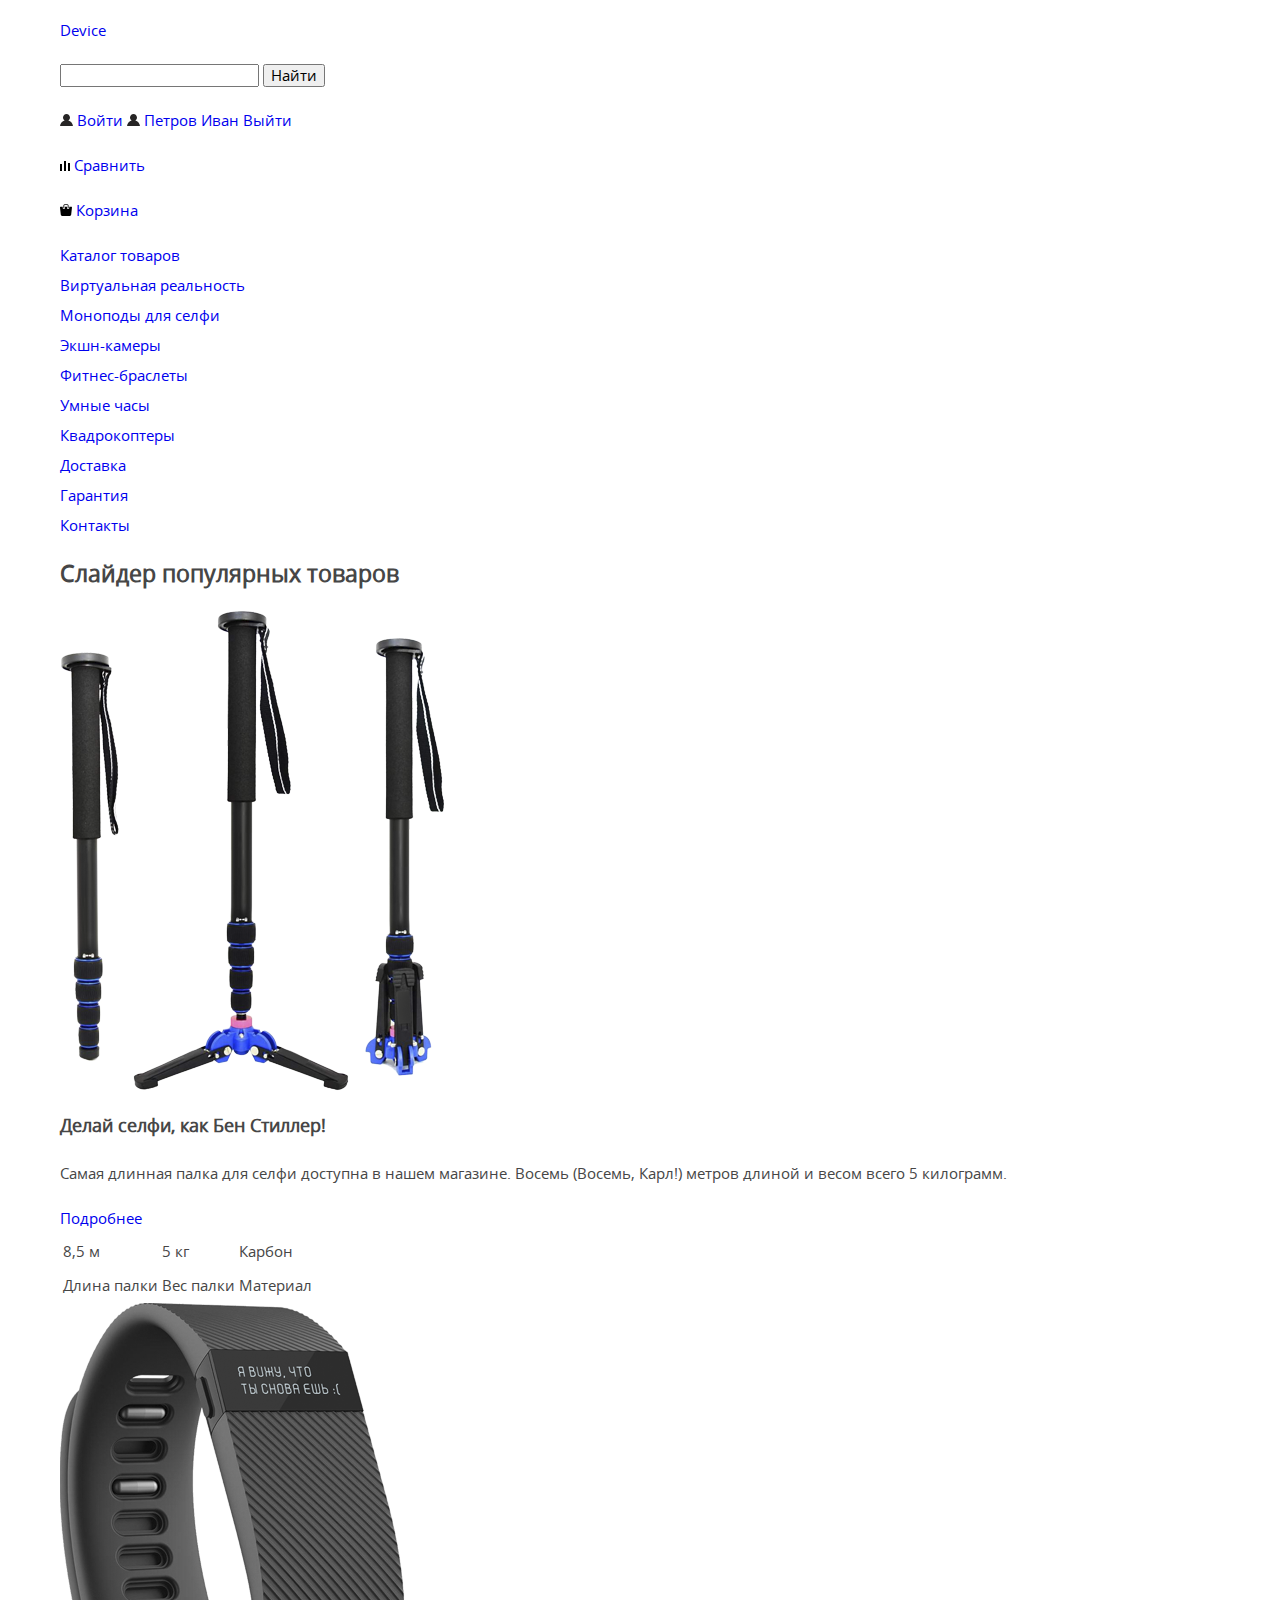
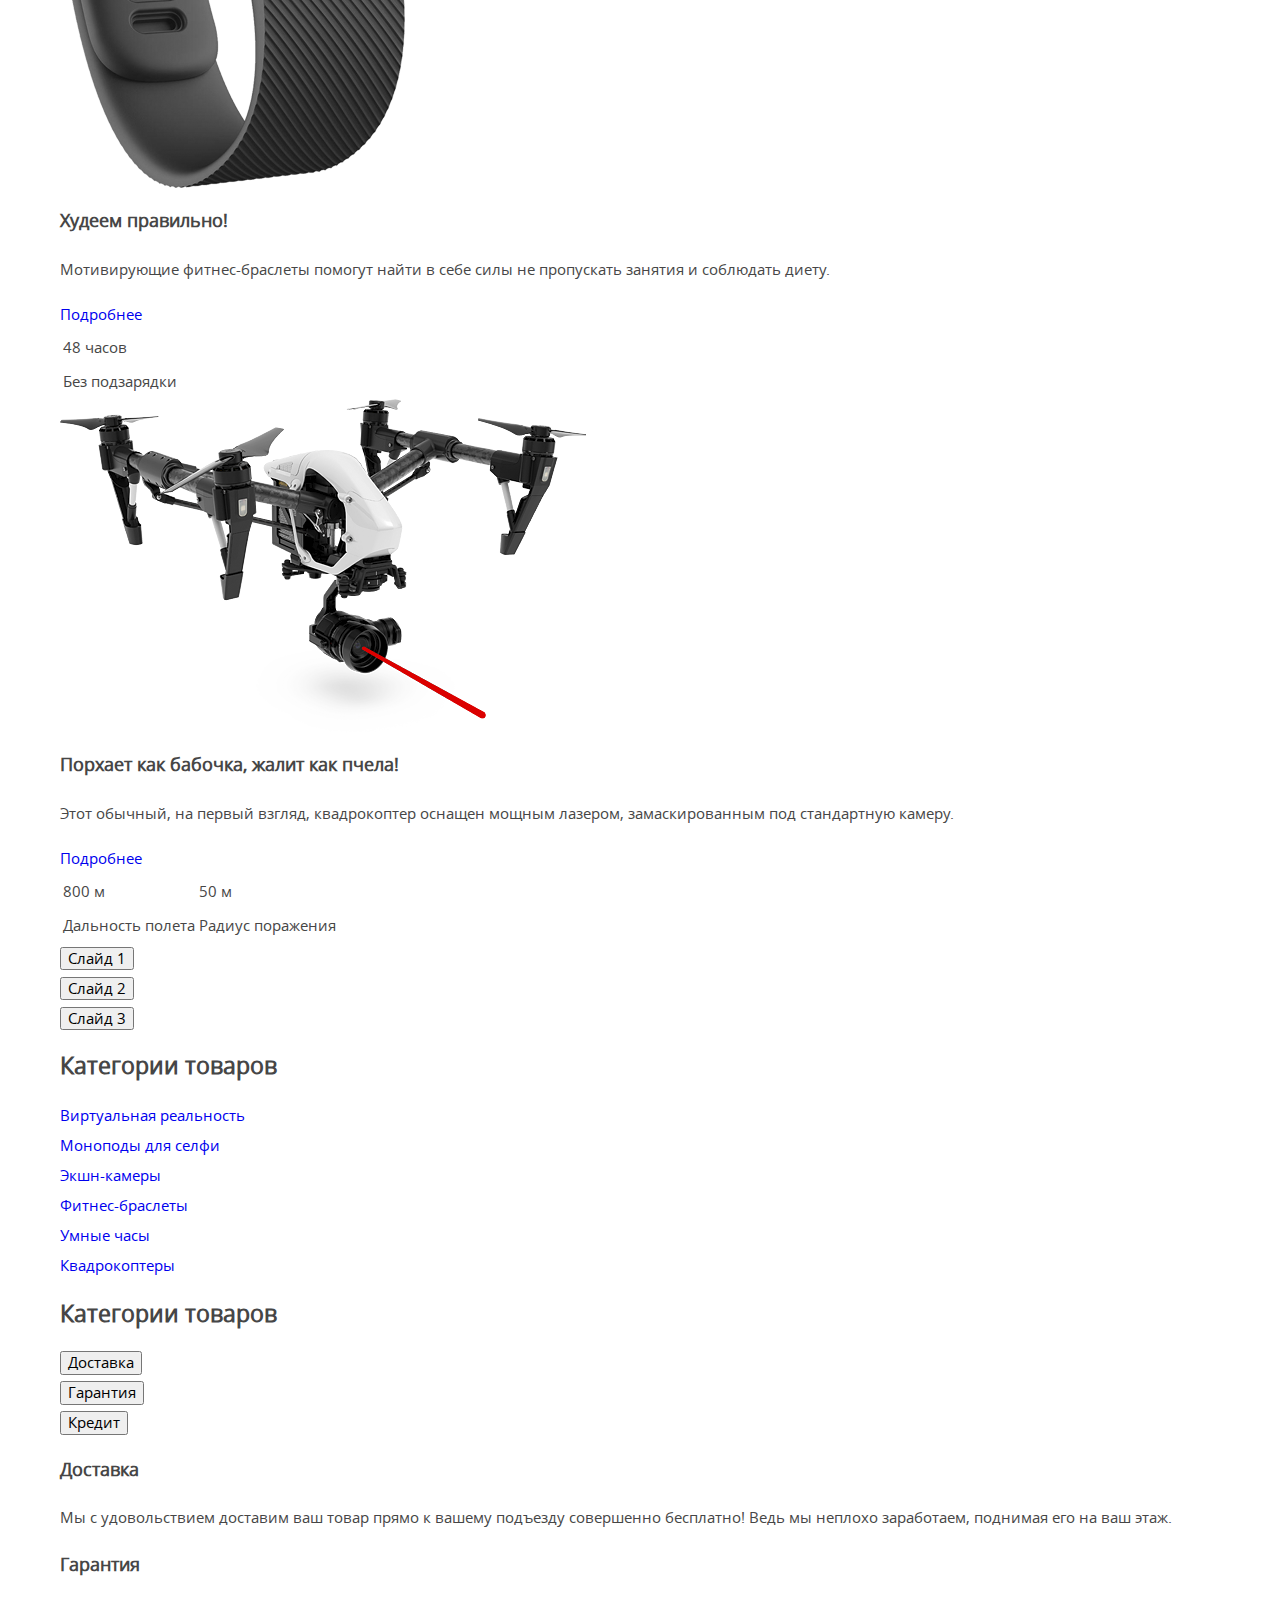
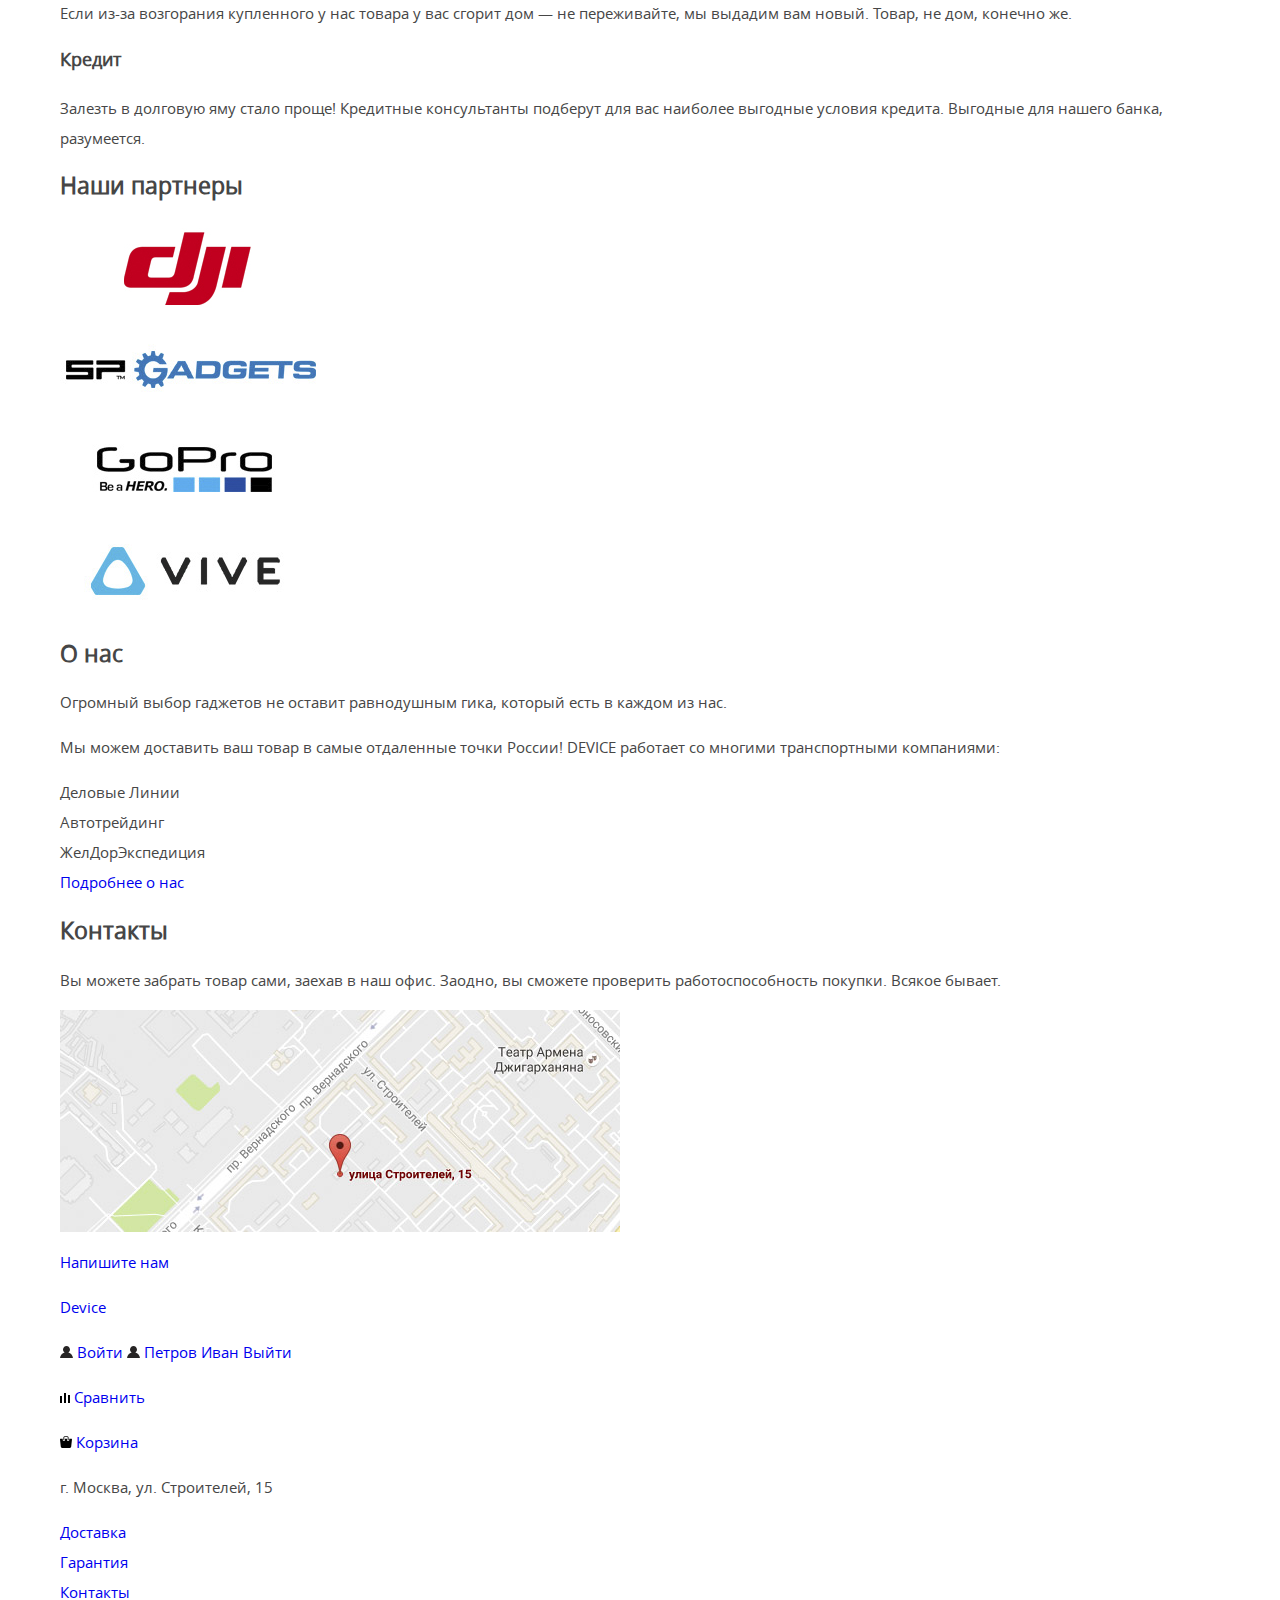
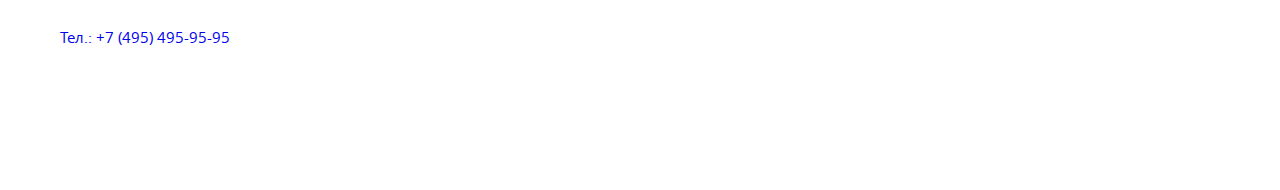
==== index.html @ 4ef3721f "Базовая разметка сайта DEVICE" ====
<!DOCTYPE html>
<html lang="ru">

<head>
  <meta charset="UTF-8">
  <meta name="viewport" content="width=device-width, initial-scale=1.0">
  <meta http-equiv="X-UA-Compatible" content="ie=edge">
  <link rel="stylesheet" href="css/normalize.css">
  <link rel="stylesheet" href="css/style.css">
  <title>Device</title>
</head>

<body>
  <header class="main-header container">
    <div class="main-header__line">
      <div class="main-header__logo logo">
        <a href="/" class="logo__link">
          <p class="logo__text">Device</p>
        </a>
      </div>
    </div>

    <div class="main-header__line">
      <div class="main-header__search">
        <form action="" method="POST" class="search-form">
          <p class="search-form__field">
            <label for="search" class="search-form__field-title visually-hidden">Введите текст для поиска</label>
            <input type="text" id="search" class="search-form__field-input">
            <button type="submit" class="search-form__submit">Найти</button>
          </p>
        </form>
      </div>

      <div class="main-header__user-block user-block">
        <p class="user-block__user user">

          <a href="#" class="user__link user__link--login">
            <svg class="user__link-img" version="1.1" xmlns="http://www.w3.org/2000/svg" xmlns:xlink="http://www.w3.org/1999/xlink" x="0px"
              y="0px" width="13px" height="12px" viewBox="0 0 13 12" enable-background="new 0 0 13 12" xml:space="preserve">
              <path fill="#272525" d="M0.032,12h12.937c-0.163-2.643-2.074-4.837-4.671-5.543C9.306,5.846,9.985,4.75,9.985,3.485
             C9.985,1.561,8.425,0,6.5,0S3.015,1.561,3.015,3.485c0,1.264,0.68,2.361,1.688,2.972C2.106,7.163,0.194,9.357,0.032,12z"
              />
            </svg>
            <span class="user__link-text">
              Войти
            </span>
          </a>
          <a href="#" class="user__link user__link--name">
            <svg class="user__link-img" version="1.1" xmlns="http://www.w3.org/2000/svg" xmlns:xlink="http://www.w3.org/1999/xlink" x="0px"
              y="0px" width="13px" height="12px" viewBox="0 0 13 12" enable-background="new 0 0 13 12" xml:space="preserve">
              <path fill="#272525" d="M0.032,12h12.937c-0.163-2.643-2.074-4.837-4.671-5.543C9.306,5.846,9.985,4.75,9.985,3.485
             C9.985,1.561,8.425,0,6.5,0S3.015,1.561,3.015,3.485c0,1.264,0.68,2.361,1.688,2.972C2.106,7.163,0.194,9.357,0.032,12z"
              />
            </svg>
            <span class="user__link-text">Петров Иван</span>
          </a>
          <a href="#" class="user__link user__link--logout">
            <span class="user__link-text">
              Выйти
            </span>
          </a>
        </p>
        <p class="user-block__compare compare">
          <a href="#" class="compare__link">
            <svg class="compare__link-img" version="1.1" xmlns="http://www.w3.org/2000/svg" xmlns:xlink="http://www.w3.org/1999/xlink"
              x="0px" y="0px" width="10px" height="10px" viewBox="0 0 10 10" enable-background="new 0 0 10 10" xml:space="preserve">
              <rect x="8" y="2" width="1.984" height="8" />
              <rect y="3" width="1.984" height="7" />
              <rect x="4" width="2" height="10" />
            </svg>
            <span class="compare__link-text">Сравнить</span>
          </a>
        </p>
        <p class="user-block__cart cart">
          <a href="#" class="cart__link">
            <svg class="cart__link-img" version="1.1" xmlns="http://www.w3.org/2000/svg" xmlns:xlink="http://www.w3.org/1999/xlink" x="0px"
              y="0px" width="12px" height="12px" viewBox="0 0 12 12" enable-background="new 0 0 12 12" xml:space="preserve">
              <g>
                <path d="M11.864,3.017c-0.082-0.098-0.203-0.154-0.327-0.154H9.225V4.09c0,0.563-0.484,1.022-1.08,1.022
               c-0.594,0-1.078-0.458-1.078-1.022V2.863H4.909V4.09c0,0.563-0.485,1.022-1.08,1.022c-0.595,0-1.078-0.458-1.078-1.022V2.863H0.438
               c-0.125,0-0.243,0.056-0.327,0.154C0.028,3.115-0.012,3.245,0.003,3.375l0.776,7.134c0.015,0.806,0.642,1.455,1.411,1.455h7.595
               c0.77,0,1.396-0.649,1.411-1.455l0.776-7.134C11.987,3.245,11.946,3.115,11.864,3.017z" />
                <path d="M3.829,4.499c0.239,0,0.433-0.184,0.433-0.409V1.84c0-0.632,0.672-1.022,1.295-1.022h1.079
               c0.655,0,1.078,0.401,1.078,1.022v2.25c0,0.225,0.194,0.409,0.431,0.409c0.239,0,0.433-0.184,0.433-0.409V1.84
               C8.577,0.773,7.761,0,6.636,0H5.557C4.367,0,3.398,0.826,3.398,1.84v2.25C3.398,4.315,3.592,4.499,3.829,4.499z"
                />
              </g>
            </svg>
            <span class="cart__link-text">Корзина</span>
          </a>
        </p>
      </div>
    </div>

    <div class="main-header__line">
      <div class="main-header__catalog catalog">
        <a href="#" class="catalog__link">Каталог товаров</a>
        <ul class="catalog__list">
          <li class="catalog__item">
            <ul class="catalog-list">
              <li class="catalog-list__item">
                <a href="#" class="catalog-list__link">Виртуальная реальность</a>
              </li>
              <li class="catalog-list__item">
                <a href="#" class="catalog-list__link">Моноподы для селфи</a>
              </li>
              <li class="catalog-list__item">
                <a href="#" class="catalog-list__link">Экшн-камеры</a>
              </li>
            </ul>
          </li>
          <li class="catalog__item">
            <ul class="catalog-list">
              <li class="catalog-list__item">
                <a href="#" class="catalog-list__link">Фитнес-браслеты</a>
              </li>
              <li class="catalog-list__item">
                <a href="#" class="catalog-list__link">Умные часы</a>
              </li>
            </ul>
          </li>
          <li class="catalog__item">
            <ul class="catalog-list">
              <li class="catalog-list__item">
                <a href="#" class="catalog-list__link">Квадрокоптеры</a>
              </li>
            </ul>
          </li>
        </ul>
      </div>

      <nav class="main-header__nav nav">
        <ul class="nav__list">
          <li class="nav__item">
            <a href="#" class="nav__link">Доставка</a>
          </li>
          <li class="nav__item">
            <a href="#" class="nav__link">Гарантия</a>
          </li>
          <li class="nav__item">
            <a href="#" class="nav__link">Контакты</a>
          </li>
        </ul>
      </nav>
    </div>
  </header>

  <main class="main-content">

    <section class="popular container">
      <h2 class="popular__title section-title">Слайдер популярных товаров</h2>

      <div class="popular__slider popular-slider">
        <ul class="popular-slider__list">
          <li class="popular-slider__item slide">
            <div class="slide__img">
              <img src="img/content/slide-1.png" alt="Самая длинная палка для селфи (8 метров)">
            </div>

            <div class="slide__content">
              <h3 class="slide__title">
                Делай селфи, как Бен Стиллер!
              </h3>
              <p class="slide__descr">
                Самая длинная палка для селфи доступна в нашем магазине. Восемь (Восемь, Карл!) метров длиной и весом всего 5 килограмм.
              </p>
              <a href="#" class="slide__link-more">Подробнее</a>
              <table class="slide__table">
                <tbody>
                  <tr class="slide__table-row">
                    <td class="slide__table-col">8,5 м</td>
                    <td class="slide__table-col">5 кг</td>
                    <td class="slide__table-col">Карбон</td>
                  </tr>
                  <tr class="slide__table-row">
                    <td class="slide__table-col">Длина палки</td>
                    <td class="slide__table-col">Вес палки</td>
                    <td class="slide__table-col">Материал</td>
                  </tr>
                </tbody>
              </table>
            </div>
          </li>

          <li class="popular-slider__item slide">
            <div class="slide__img">
              <img src="img/content/slide-2.png" alt="Фитнес-браслет черного цвета с черным ремешком">
            </div>

            <div class="slide__content">
              <h3 class="slide__title">
                Худеем правильно!
              </h3>
              <p class="slide__descr">
                Мотивирующие фитнес-браслеты помогут найти в себе силы не пропускать занятия и соблюдать диету.
              </p>
              <a href="#" class="slide__link-more">Подробнее</a>
              <table class="slide__table">
                <tbody>
                  <tr class="slide__table-row">
                    <td class="slide__table-col">48 часов</td>
                  </tr>
                  <tr class="slide__table-row">
                    <td class="slide__table-col">Без подзарядки</td>
                  </tr>
                </tbody>
              </table>
            </div>
          </li>

          <li class="popular-slider__item slide">
            <div class="slide__img">
              <img src="img/content/slide-3.png" alt="Квадрокоптер в белом корпусе с лазером">
            </div>

            <div class="slide__content">
              <h3 class="slide__title">
                Порхает как бабочка, жалит как пчела!
              </h3>
              <p class="slide__descr">
                Этот обычный, на первый взгляд, квадрокоптер оснащен мощным лазером, замаскированным под стандартную камеру.
              </p>
              <a href="#" class="slide__link-more">Подробнее</a>
              <table class="slide__table">
                <tbody>
                  <tr class="slide__table-row">
                    <td class="slide__table-col">800 м</td>
                    <td class="slide__table-col">50 м</td>
                  </tr>
                  <tr class="slide__table-row">
                    <td class="slide__table-col">Дальность полета</td>
                    <td class="slide__table-col">Радиус поражения</td>
                  </tr>
                </tbody>
              </table>
            </div>
          </li>
        </ul>

        <ul class="popular-slider__controls">
          <li class="popular-slider__control">
            <button type="button">Слайд 1</button>
          </li>
          <li class="popular-slider__control">
            <button type="button">Слайд 2</button>
          </li>
          <li class="popular-slider__control">
            <button type="button">Слайд 3</button>
          </li>
        </ul>
      </div>

    </section>

    <section class="categories container">
      <h2 class="categories__title">Категории товаров</h2>

      <ul class="categories__list">
        <li class="categories__item caregory">
          <a href="#" class="category__link">Виртуальная реальность</a>
        </li>
        <li class="categories__item caregory">
          <a href="#" class="category__link">Моноподы для селфи</a>
        </li>
        <li class="categories__item caregory">
          <a href="#" class="category__link">Экшн-камеры</a>
        </li>
        <li class="categories__item caregory">
          <a href="#" class="category__link">Фитнес-браслеты</a>
        </li>
        <li class="categories__item caregory">
          <a href="#" class="category__link">Умные часы</a>
        </li>
        <li class="categories__item caregory">
          <a href="#" class="category__link">Квадрокоптеры</a>
        </li>
      </ul>
    </section>

    <section class="services">
      <div class="container">
        <h2 class="services__title">Категории товаров</h2>

        <div class="services__slider services-slider">
          <ul class="services-slider__controls">
            <li class="services-slider__control">
              <button type="button">Доставка</button>
            </li>
            <li class="services-slider__control">
              <button type="button">Гарантия</button>
            </li>
            <li class="services-slider__control">
              <button type="button">Кредит</button>
            </li>
          </ul>

          <ul class="services-slider__list">
            <li class="services-slider__item service">
              <h3 class="service__title">Доставка</h3>
              <p class="service__text">
                Мы с удовольствием доставим ваш товар прямо к вашему подъезду совершенно бесплатно! Ведь мы неплохо заработаем, поднимая
                его на ваш этаж.
              </p>
            </li>
            <li class="services-slider__item service">
              <h3 class="service__title">Гарантия</h3>
              <p class="service__text">
                Если из-за возгорания купленного у нас товара у вас сгорит дом — не переживайте, мы выдадим вам новый. Товар, не дом, конечно
                же.
              </p>
            </li>
            <li class="services-slider__item service">
              <h3 class="service__title">Кредит</h3>
              <p class="service__text">
                Залезть в долговую яму стало проще! Кредитные консультанты подберут для вас наиболее выгодные условия кредита. Выгодные для
                нашего банка, разумеется.
              </p>
            </li>
          </ul>
        </div>

      </div>
    </section>

    <section class="partners container">
      <h2 class="partners__title section-title">Наши партнеры</h2>

      <ul class="parners__list">
        <li class="partners__item">
          <a href="#" class="partners__link">
            <img src="img/content/logo-1.jpg" alt="Партнер 'dgi'" class="partners__img">
          </a>
        </li>
        <li class="partners__item">
          <a href="#" class="partners__link">
            <img src="img/content/logo-2.jpg" alt="Партнер 'SP Gadgets'" class="partners__img">
          </a>
        </li>
        <li class="partners__item">
          <a href="#" class="partners__link">
            <img src="img/content/logo-3.jpg" alt="Партнер 'GoPro'" class="partners__img">
          </a>
        </li>
        <li class="partners__item">
          <a href="#" class="partners__link">
            <img src="img/content/logo-4.jpg" alt="Партнер 'VIVE'" class="partners__img">
          </a>
        </li>
      </ul>
    </section>

    <div class="main-content__block container">
      <section class="about">
        <h2 class="about__title section-title">О нас</h2>

        <p class="about__text">
          Огромный выбор гаджетов не оставит равнодушным гика, который есть в каждом из нас.
        </p>
        <p class="about__text">
          Мы можем доставить ваш товар в самые отдаленные точки России! DEVICE работает со многими транспортными компаниями:
        </p>

        <ul class="about__list">
          <li class="about__item">Деловые Линии</li>
          <li class="about__item">Автотрейдинг</li>
          <li class="about__item">ЖелДорЭкспедиция</li>
        </ul>

        <a href="#" class="about__link-more">Подробнее о нас</a>
      </section>

      <section class="contacts">
        <h2 class="contacts__title section-title">Контакты</h2>

        <p class="contacts__text">
          Вы можете забрать товар сами, заехав в наш офис. Заодно, вы сможете проверить работоспособность покупки. Всякое бывает.
        </p>

        <p class="contacts__map">
          <img src="img/content/map.jpg" alt="г. Москва, ул. Строителей, 15">
        </p>

        <a href="#" class="contacts__link">Напишите нам</a>
      </section>
    </div>
  </main>

  <footer class="main-footer">
    <div class="container">
      <div class="main-footer__line">
        <div class="main-footer__logo logo">
          <a href="/" class="logo__link">
            <p class="logo__text">Device</p>
          </a>
        </div>

        <div class="main-footer__user-block user-block">
          <p class="user-block__user user">
            <a href="#" class="user__link user__link--login">
              <svg class="user__link-img" version="1.1" xmlns="http://www.w3.org/2000/svg" xmlns:xlink="http://www.w3.org/1999/xlink" x="0px"
                y="0px" width="13px" height="12px" viewBox="0 0 13 12" enable-background="new 0 0 13 12" xml:space="preserve">
                <path fill="#272525" d="M0.032,12h12.937c-0.163-2.643-2.074-4.837-4.671-5.543C9.306,5.846,9.985,4.75,9.985,3.485
                     C9.985,1.561,8.425,0,6.5,0S3.015,1.561,3.015,3.485c0,1.264,0.68,2.361,1.688,2.972C2.106,7.163,0.194,9.357,0.032,12z"
                />
              </svg>
              <span class="user__link-text">
                Войти
              </span>
            </a>
            <a href="#" class="user__link user__link--name">
              <svg class="user__link-img" version="1.1" xmlns="http://www.w3.org/2000/svg" xmlns:xlink="http://www.w3.org/1999/xlink" x="0px"
                y="0px" width="13px" height="12px" viewBox="0 0 13 12" enable-background="new 0 0 13 12" xml:space="preserve">
                <path fill="#272525" d="M0.032,12h12.937c-0.163-2.643-2.074-4.837-4.671-5.543C9.306,5.846,9.985,4.75,9.985,3.485
                     C9.985,1.561,8.425,0,6.5,0S3.015,1.561,3.015,3.485c0,1.264,0.68,2.361,1.688,2.972C2.106,7.163,0.194,9.357,0.032,12z"
                />
              </svg>
              <span class="user__link-text">Петров Иван</span>
            </a>
            <a href="#" class="user__link user__link--logout">
              <span class="user__link-text">
                Выйти
              </span>
            </a>
          </p>
          <p class="user-block__compare compare">
            <a href="#" class="compare__link">
              <svg class="compare__link-img" version="1.1" xmlns="http://www.w3.org/2000/svg" xmlns:xlink="http://www.w3.org/1999/xlink"
                x="0px" y="0px" width="10px" height="10px" viewBox="0 0 10 10" enable-background="new 0 0 10 10" xml:space="preserve">
                <rect x="8" y="2" width="1.984" height="8" />
                <rect y="3" width="1.984" height="7" />
                <rect x="4" width="2" height="10" />
              </svg>
              <span class="compare__link-text">Сравнить</span>
            </a>
          </p>
          <p class="user-block__cart cart">
            <a href="#" class="cart__link">
              <svg class="cart__link-img" version="1.1" xmlns="http://www.w3.org/2000/svg" xmlns:xlink="http://www.w3.org/1999/xlink" x="0px"
                y="0px" width="12px" height="12px" viewBox="0 0 12 12" enable-background="new 0 0 12 12" xml:space="preserve">
                <g>
                  <path d="M11.864,3.017c-0.082-0.098-0.203-0.154-0.327-0.154H9.225V4.09c0,0.563-0.484,1.022-1.08,1.022
                       c-0.594,0-1.078-0.458-1.078-1.022V2.863H4.909V4.09c0,0.563-0.485,1.022-1.08,1.022c-0.595,0-1.078-0.458-1.078-1.022V2.863H0.438
                       c-0.125,0-0.243,0.056-0.327,0.154C0.028,3.115-0.012,3.245,0.003,3.375l0.776,7.134c0.015,0.806,0.642,1.455,1.411,1.455h7.595
                       c0.77,0,1.396-0.649,1.411-1.455l0.776-7.134C11.987,3.245,11.946,3.115,11.864,3.017z" />
                  <path d="M3.829,4.499c0.239,0,0.433-0.184,0.433-0.409V1.84c0-0.632,0.672-1.022,1.295-1.022h1.079
                       c0.655,0,1.078,0.401,1.078,1.022v2.25c0,0.225,0.194,0.409,0.431,0.409c0.239,0,0.433-0.184,0.433-0.409V1.84
                       C8.577,0.773,7.761,0,6.636,0H5.557C4.367,0,3.398,0.826,3.398,1.84v2.25C3.398,4.315,3.592,4.499,3.829,4.499z"
                  />
                </g>
              </svg>
              <span class="cart__link-text">Корзина</span>
            </a>
          </p>
        </div>
      </div>

      <div class="main-footer__line">
        <p class="main-footer__address">
          г. Москва, ул. Строителей, 15
        </p>

        <nav class="main-footer__nav nav">
          <ul class="nav__list">
            <li class="nav__item">
              <a href="#" class="nav__link">Доставка</a>
            </li>
            <li class="nav__item">
              <a href="#" class="nav__link">Гарантия</a>
            </li>
            <li class="nav__item">
              <a href="#" class="nav__link">Контакты</a>
            </li>
          </ul>
        </nav>

        <p class="main-footer__phone">
          <a href="tel:+7(495)495-95-95" class="main-footer__link-phone">Тел.: +7 (495) 495-95-95</a>
        </p>
      </div>

      <div class="main-footer__line">
        <div class="main-footer__socials socials">
          <ul class="socials__list">
            <li class="socials__item">
              <a href="#" class="socials__link">
                <span class="socials__link-text visually-hidden">Faceboock</span>
                <svg version="1.1" xmlns="http://www.w3.org/2000/svg" xmlns:xlink="http://www.w3.org/1999/xlink" x="0px" y="0px" width="32px"
                  height="32px" viewBox="0 0 32 32" enable-background="new 0 0 32 32" xml:space="preserve">
                  <path fill="#FFFFFF" d="M16,0C7.164,0,0,7.163,0,16s7.164,16,16,16c8.837,0,16-7.164,16-16S24.837,0,16,0z M20.062,9.455h-3.021v3.444h3.021v3.445h-3.021v8.61h-3.021v-8.61H11v-3.445h3.021V9.455c0-1.902,1.353-3.445,3.021-3.445h3.021V9.455z"
                  />
                </svg>
              </a>
            </li>
            <li class="socials__item">
              <a href="#" class="socials__link">
                <span class="socials__link-text visually-hidden">Instagram</span>
                <svg version="1.1" xmlns="http://www.w3.org/2000/svg" xmlns:xlink="http://www.w3.org/1999/xlink" x="0px" y="0px" width="32px"
                  height="32px" viewBox="0 0 32 32" enable-background="new 0 0 32 32" xml:space="preserve">
                  <g>
                    <path fill="#FFFFFF" d="M20.916,16c0,2.728-2.211,4.938-4.938,4.938S11.039,18.728,11.039,16c0-0.394,0.051-0.773,0.138-1.14h-0.897v6.838h11.396V14.86h-0.897C20.865,15.227,20.916,15.606,20.916,16z"
                    />
                    <path fill="#FFFFFF" d="M15.978,18.659c1.466,0,2.659-1.193,2.659-2.659s-1.193-2.659-2.659-2.659        c-1.466,0-2.659,1.193-2.659,2.659S14.511,18.659,15.978,18.659z"
                    />
                    <rect x="18.637" y="10.302" fill="#FFFFFF" width="3.039" height="3.039" />
                    <path fill="#FFFFFF" d="M16,0C7.164,0,0,7.164,0,16c0,8.837,7.164,16,16,16c8.837,0,16-7.163,16-16C32,7.164,24.837,0,16,0zM23.955,21.698c0,1.254-1.025,2.279-2.279,2.279H10.279C9.026,23.978,8,22.952,8,21.698V10.302c0-1.253,1.026-2.279,2.279-2.279h11.396c1.254,0,2.279,1.026,2.279,2.279V21.698z"
                    />
                  </g>
                </svg>
              </a>
            </li>
            <li class="socials__item">
              <a href="#" class="socials__link">
                <span class="socials__link-text visually-hidden">Twitter</span>
                <svg version="1.1" xmlns="http://www.w3.org/2000/svg" xmlns:xlink="http://www.w3.org/1999/xlink" x="0px" y="0px" width="32px"
                  height="32px" viewBox="0 0 32 32" enable-background="new 0 0 32 32" xml:space="preserve">
                  <g>
                  </g>
                  <g>
                    <path fill="#FFFFFF" d="M16,0C7.164,0,0,7.164,0,16c0,8.837,7.164,16,16,16c8.837,0,16-7.163,16-16C32,7.164,24.837,0,16,0zM23.944,12.809c-0.251,6.516-3.463,10.832-10.992,10.702c-0.14,0-0.205,0-0.233,0c-0.015,0-0.021,0-0.021,0c-0.029,0-0.094,0-0.232,0c-0.447,0-4.543-0.443-5.344-1.823c2.479,0.19,4.247-0.406,5.12-1.136c-1.048-0.289-2.923-0.461-3.251-2.848c0.384,0.104,0.618,0.221,1.299,0.113c-1.307-0.824-2.758-1.519-2.679-3.643c0.311,0.317,1.164,0.518,1.46,0.457c-0.768-0.233-2.149-3.244-0.974-4.781c1.984,1.79,4.075,3.482,7.804,3.643c0.227-2.214,1.24-3.699,3.168-4.325c1.84-0.479,3.255,0.26,3.901,1.138c0.737-0.224,1.453-0.466,2.193-0.685c-0.004,0.833-0.569,1.463-0.935,1.709c0.747,0.165,1.423-0.475,1.423-0.475C25.467,11.818,24.557,12.58,23.944,12.809z"
                    />
                  </g>
                </svg>
              </a>
            </li>
          </ul>
        </div>
      </div>
    </div>
  </footer>
</body>

</html>
---- css/style.css ----
@font-face {
  font-family: 'Gilroy';
  src: url('../fonts/gilroyextrabold-webfont.woff2') format('woff2'),
       url('../fonts/gilroyextrabold-webfont.woff') format('woff');
  font-weight: 800;
  font-style: normal;
}

@font-face {
  font-family: 'Gilroy';
  src: url('../fonts/gilroylight-webfont.woff2') format('woff2'),
       url('../fonts/gilroylight-webfont.woff') format('woff');
  font-weight: 300;
  font-style: normal;
}

@font-face {
  font-family: 'Open Sans';
  src: url('../fonts/opensans-light-webfont.woff2') format('woff2'),
       url('../fonts/opensans-light-webfont.woff') format('woff');
  font-weight: 300;
  font-style: normal;
}

@font-face {
  font-family: 'Open Sans';
  src: url('../fonts/opensans-regular-webfont.woff2') format('woff2'),
       url('../fonts/opensans-regular-webfont.woff') format('woff');
  font-weight: 400;
  font-style: normal;
}

*, *::before, *::after {
  -webkit-box-sizing: inherit;
          box-sizing: inherit;
}

html {
  -webkit-box-sizing: border-box;
          box-sizing: border-box;
}

body {
  margin: 0;
  padding: 0;

  font-family: "Open Sans", Arial, sans-serif;
  font-size: 15px;
  line-height: 30px;
  font-weight: 400;
  color: #464646;
  background: #ffffff;
}   

main {
  display: block; /*Для IE*/
}

img {
  display: block;
  max-width: 100%;
  height: auto;
}

a {
  text-decoration: none;
}

ul {
  margin: 0;
  padding: 0;
  list-style: none;
}

.container {
  width: 1200px;
  margin: 0 auto;
  padding: 0 20px;
}

.visually-hidden:not(:focus):not(:active),
input[type="checkbox"].visually-hidden,
input[type="radio"].visually-hidden {
  position: absolute;
  width: 1px;
  height: 1px;
  margin: -1px;
  bottom: 0;
  padding: 0;
  white-space: nowrap;
  -webkit-clip-path: inset(100%);
          clip-path: inset(100%);
  clip: rect(0 0 0 0);
  overflow: hidden;  
}
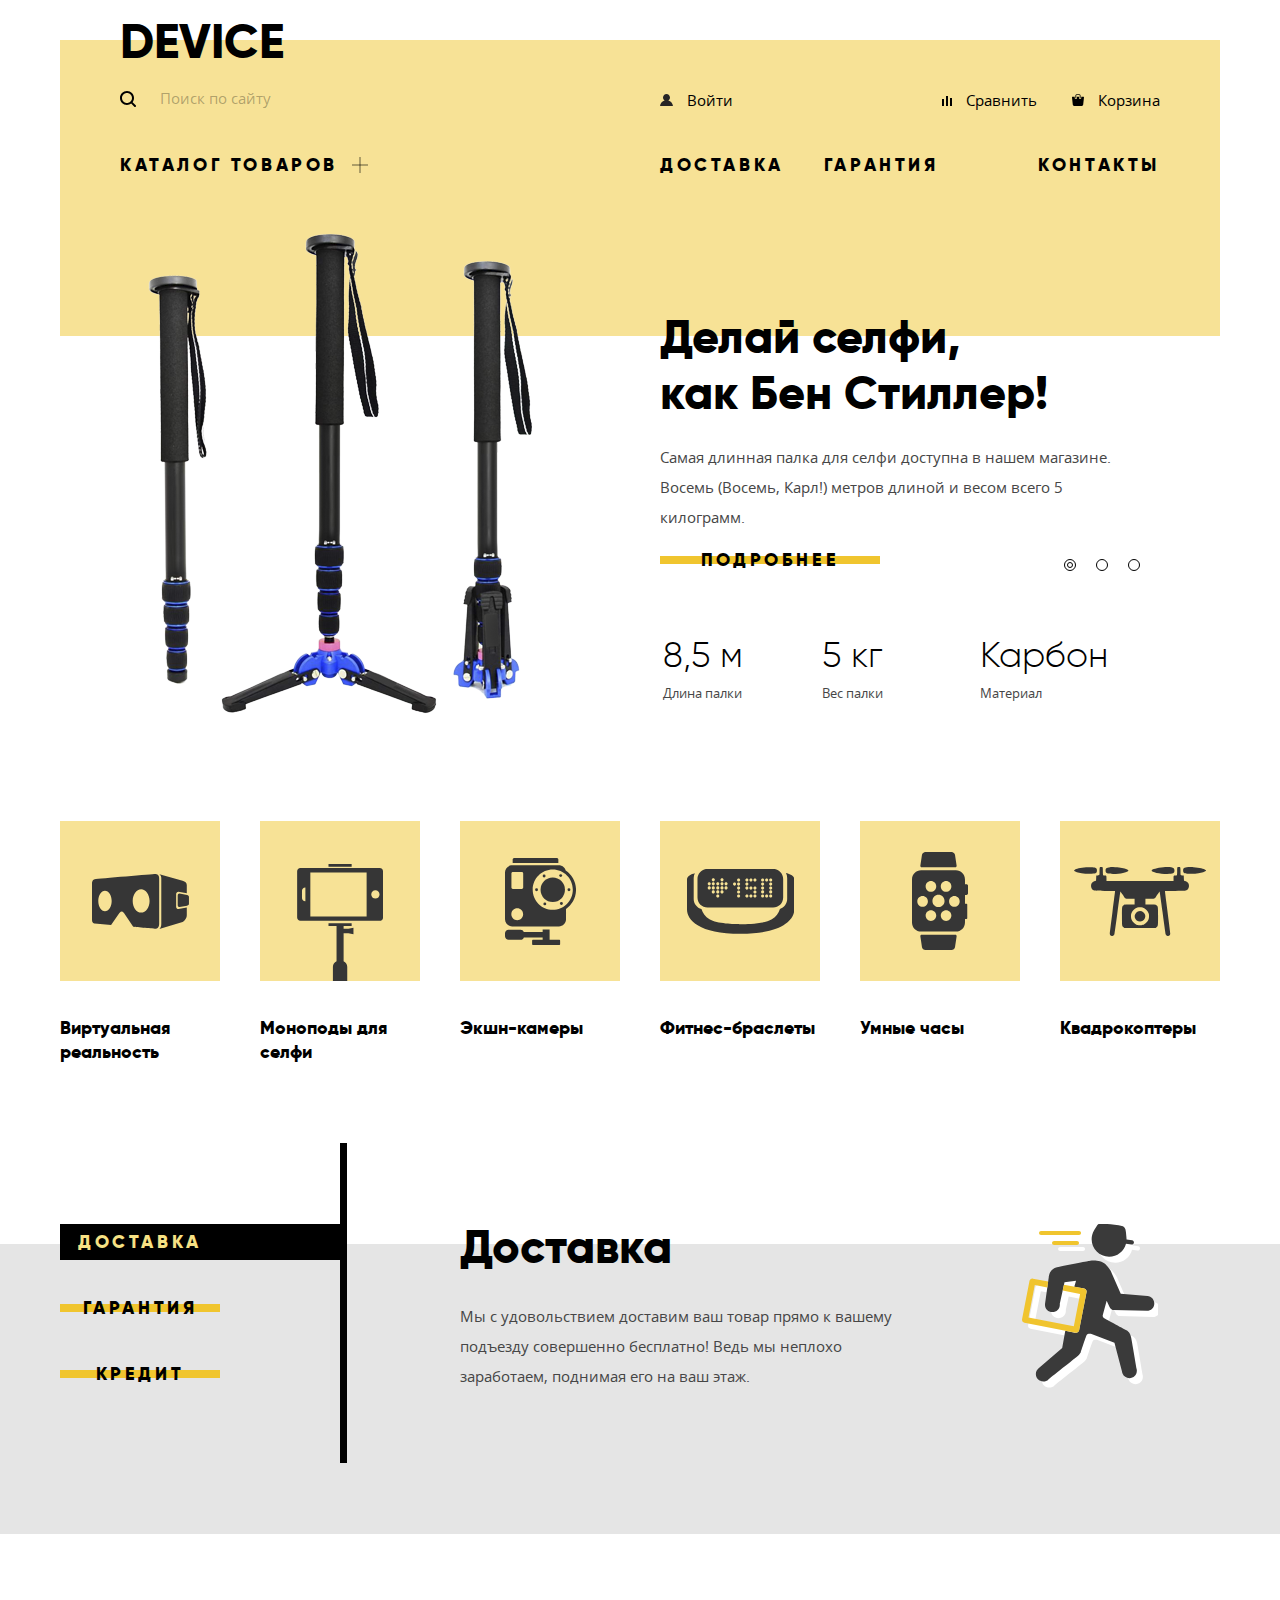
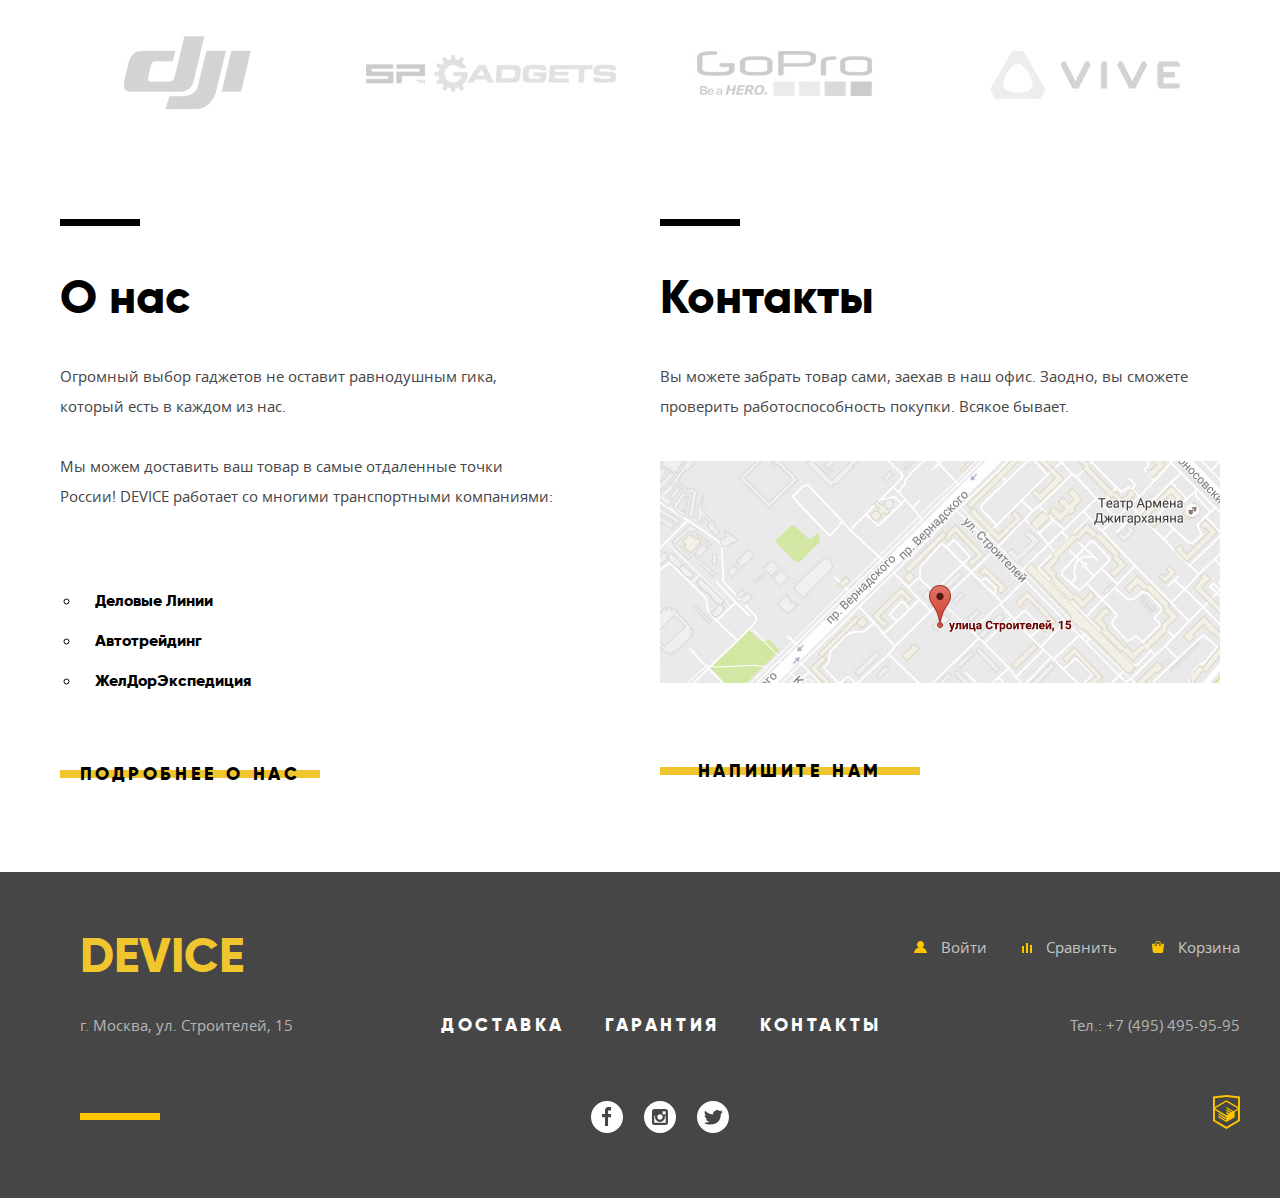
==== commit ba66e453: "Сверстана главная страница" ====
--- a/index.html
+++ b/index.html
@@ -11,305 +11,312 @@
 </head>
 
 <body>
-  <header class="main-header container">
-    <div class="main-header__line">
-      <div class="main-header__logo logo">
-        <a href="/" class="logo__link">
-          <p class="logo__text">Device</p>
-        </a>
-      </div>
-    </div>
-
-    <div class="main-header__line">
-      <div class="main-header__search">
-        <form action="" method="POST" class="search-form">
-          <p class="search-form__field">
-            <label for="search" class="search-form__field-title visually-hidden">Введите текст для поиска</label>
-            <input type="text" id="search" class="search-form__field-input">
-            <button type="submit" class="search-form__submit">Найти</button>
+  <div class="container">
+    <header class="main-header">
+      <div class="main-header__line main-header__line--brand">
+        <div class="main-header__logo logo">
+          <a href="/" class="logo__link">
+            <p class="logo__text">Device</p>
+          </a>
+        </div>
+      </div>
+
+      <div class="main-header__line main-header__line--user">
+        <div class="main-header__search">
+          <form action="" method="POST" class="search-form">
+            <p class="search-form__field">
+              <label for="search" class="search-form__field-title visually-hidden">Введите текст для поиска</label>
+              <input type="text" id="search" class="search-form__field-input" placeholder="Поиск по сайту">
+              <button type="submit" class="search-form__submit">Найти</button>
+            </p>
+          </form>
+        </div>
+
+        <div class="main-header__user-block user-block">
+          <p class="user-block__item user">
+
+            <a href="#" class="user-block__link user__link user__link--login">
+              <svg class="user-block__link-img user__link-img" version="1.1" xmlns="http://www.w3.org/2000/svg" xmlns:xlink="http://www.w3.org/1999/xlink"
+                x="0px" y="0px" width="13px" height="12px" viewBox="0 0 13 12" enable-background="new 0 0 13 12" xml:space="preserve">
+                <path fill="#272525" d="M0.032,12h12.937c-0.163-2.643-2.074-4.837-4.671-5.543C9.306,5.846,9.985,4.75,9.985,3.485
+             C9.985,1.561,8.425,0,6.5,0S3.015,1.561,3.015,3.485c0,1.264,0.68,2.361,1.688,2.972C2.106,7.163,0.194,9.357,0.032,12z"
+                />
+              </svg>
+              <span class="user__link-text">
+                Войти
+              </span>
+            </a>
+            <a href="#" class="user-block__link user__link user__link--name">
+              <svg class="user-block__link-img user__link-img" version="1.1" xmlns="http://www.w3.org/2000/svg" xmlns:xlink="http://www.w3.org/1999/xlink"
+                x="0px" y="0px" width="13px" height="12px" viewBox="0 0 13 12" enable-background="new 0 0 13 12" xml:space="preserve">
+                <path fill="#272525" d="M0.032,12h12.937c-0.163-2.643-2.074-4.837-4.671-5.543C9.306,5.846,9.985,4.75,9.985,3.485
+             C9.985,1.561,8.425,0,6.5,0S3.015,1.561,3.015,3.485c0,1.264,0.68,2.361,1.688,2.972C2.106,7.163,0.194,9.357,0.032,12z"
+                />
+              </svg>
+              <span class="user__link-text">Петров Иван</span>
+            </a>
+            <a href="#" class="user__link user__link--logout">
+              <span class="user__link-text">
+                Выйти
+              </span>
+            </a>
           </p>
-        </form>
-      </div>
-
-      <div class="main-header__user-block user-block">
-        <p class="user-block__user user">
-
-          <a href="#" class="user__link user__link--login">
-            <svg class="user__link-img" version="1.1" xmlns="http://www.w3.org/2000/svg" xmlns:xlink="http://www.w3.org/1999/xlink" x="0px"
-              y="0px" width="13px" height="12px" viewBox="0 0 13 12" enable-background="new 0 0 13 12" xml:space="preserve">
-              <path fill="#272525" d="M0.032,12h12.937c-0.163-2.643-2.074-4.837-4.671-5.543C9.306,5.846,9.985,4.75,9.985,3.485
-             C9.985,1.561,8.425,0,6.5,0S3.015,1.561,3.015,3.485c0,1.264,0.68,2.361,1.688,2.972C2.106,7.163,0.194,9.357,0.032,12z"
-              />
-            </svg>
-            <span class="user__link-text">
-              Войти
-            </span>
-          </a>
-          <a href="#" class="user__link user__link--name">
-            <svg class="user__link-img" version="1.1" xmlns="http://www.w3.org/2000/svg" xmlns:xlink="http://www.w3.org/1999/xlink" x="0px"
-              y="0px" width="13px" height="12px" viewBox="0 0 13 12" enable-background="new 0 0 13 12" xml:space="preserve">
-              <path fill="#272525" d="M0.032,12h12.937c-0.163-2.643-2.074-4.837-4.671-5.543C9.306,5.846,9.985,4.75,9.985,3.485
-             C9.985,1.561,8.425,0,6.5,0S3.015,1.561,3.015,3.485c0,1.264,0.68,2.361,1.688,2.972C2.106,7.163,0.194,9.357,0.032,12z"
-              />
-            </svg>
-            <span class="user__link-text">Петров Иван</span>
-          </a>
-          <a href="#" class="user__link user__link--logout">
-            <span class="user__link-text">
-              Выйти
-            </span>
-          </a>
-        </p>
-        <p class="user-block__compare compare">
-          <a href="#" class="compare__link">
-            <svg class="compare__link-img" version="1.1" xmlns="http://www.w3.org/2000/svg" xmlns:xlink="http://www.w3.org/1999/xlink"
-              x="0px" y="0px" width="10px" height="10px" viewBox="0 0 10 10" enable-background="new 0 0 10 10" xml:space="preserve">
-              <rect x="8" y="2" width="1.984" height="8" />
-              <rect y="3" width="1.984" height="7" />
-              <rect x="4" width="2" height="10" />
-            </svg>
-            <span class="compare__link-text">Сравнить</span>
-          </a>
-        </p>
-        <p class="user-block__cart cart">
-          <a href="#" class="cart__link">
-            <svg class="cart__link-img" version="1.1" xmlns="http://www.w3.org/2000/svg" xmlns:xlink="http://www.w3.org/1999/xlink" x="0px"
-              y="0px" width="12px" height="12px" viewBox="0 0 12 12" enable-background="new 0 0 12 12" xml:space="preserve">
-              <g>
-                <path d="M11.864,3.017c-0.082-0.098-0.203-0.154-0.327-0.154H9.225V4.09c0,0.563-0.484,1.022-1.08,1.022
+          <p class="user-block__item compare">
+            <a href="#" class="user-block__link compare__link">
+              <svg class="user-block__link-img compare__link-img" version="1.1" xmlns="http://www.w3.org/2000/svg" xmlns:xlink="http://www.w3.org/1999/xlink"
+                x="0px" y="0px" width="10px" height="10px" viewBox="0 0 10 10" enable-background="new 0 0 10 10" xml:space="preserve">
+                <rect x="8" y="2" width="1.984" height="8" />
+                <rect y="3" width="1.984" height="7" />
+                <rect x="4" width="2" height="10" />
+              </svg>
+              <span class="compare__link-text">Сравнить</span>
+            </a>
+          </p>
+          <p class="user-block__item cart">
+            <a href="#" class="user-block__link cart__link">
+              <svg class="user-block__link-img cart__link-img" version="1.1" xmlns="http://www.w3.org/2000/svg" xmlns:xlink="http://www.w3.org/1999/xlink"
+                x="0px" y="0px" width="12px" height="12px" viewBox="0 0 12 12" enable-background="new 0 0 12 12" xml:space="preserve">
+                <g>
+                  <path d="M11.864,3.017c-0.082-0.098-0.203-0.154-0.327-0.154H9.225V4.09c0,0.563-0.484,1.022-1.08,1.022
                c-0.594,0-1.078-0.458-1.078-1.022V2.863H4.909V4.09c0,0.563-0.485,1.022-1.08,1.022c-0.595,0-1.078-0.458-1.078-1.022V2.863H0.438
                c-0.125,0-0.243,0.056-0.327,0.154C0.028,3.115-0.012,3.245,0.003,3.375l0.776,7.134c0.015,0.806,0.642,1.455,1.411,1.455h7.595
                c0.77,0,1.396-0.649,1.411-1.455l0.776-7.134C11.987,3.245,11.946,3.115,11.864,3.017z" />
-                <path d="M3.829,4.499c0.239,0,0.433-0.184,0.433-0.409V1.84c0-0.632,0.672-1.022,1.295-1.022h1.079
+                  <path d="M3.829,4.499c0.239,0,0.433-0.184,0.433-0.409V1.84c0-0.632,0.672-1.022,1.295-1.022h1.079
                c0.655,0,1.078,0.401,1.078,1.022v2.25c0,0.225,0.194,0.409,0.431,0.409c0.239,0,0.433-0.184,0.433-0.409V1.84
                C8.577,0.773,7.761,0,6.636,0H5.557C4.367,0,3.398,0.826,3.398,1.84v2.25C3.398,4.315,3.592,4.499,3.829,4.499z"
-                />
-              </g>
-            </svg>
-            <span class="cart__link-text">Корзина</span>
-          </a>
-        </p>
-      </div>
+                  />
+                </g>
+              </svg>
+              <span class="cart__link-text">Корзина</span>
+            </a>
+          </p>
+        </div>
+      </div>
+
+      <div class="main-header__line main-header__line--menu">
+        <div class="main-header__catalog catalog">
+          <a href="#" class="catalog__link">Каталог товаров</a>
+          <ul class="catalog__list">
+            <li class="catalog__item">
+              <ul class="catalog-list">
+                <li class="catalog-list__item">
+                  <a href="#" class="catalog-list__link">Виртуальная реальность</a>
+                </li>
+                <li class="catalog-list__item">
+                  <a href="#" class="catalog-list__link">Моноподы для селфи</a>
+                </li>
+                <li class="catalog-list__item">
+                  <a href="#" class="catalog-list__link">Экшн-камеры</a>
+                </li>
+              </ul>
+            </li>
+            <li class="catalog__item">
+              <ul class="catalog-list">
+                <li class="catalog-list__item">
+                  <a href="#" class="catalog-list__link">Фитнес-браслеты</a>
+                </li>
+                <li class="catalog-list__item">
+                  <a href="#" class="catalog-list__link">Умные часы</a>
+                </li>
+              </ul>
+            </li>
+            <li class="catalog__item">
+              <ul class="catalog-list">
+                <li class="catalog-list__item">
+                  <a href="#" class="catalog-list__link">Квадрокоптеры</a>
+                </li>
+              </ul>
+            </li>
+          </ul>
+        </div>
+
+        <nav class="main-header__nav nav">
+          <ul class="nav__list">
+            <li class="nav__item nav__item--delivery">
+              <a href="#" class="nav__link">Доставка</a>
+            </li>
+            <li class="nav__item nav__item--warranty">
+              <a href="#" class="nav__link">Гарантия</a>
+            </li>
+            <li class="nav__item nav__item--contacts">
+              <a href="#" class="nav__link">Контакты</a>
+            </li>
+          </ul>
+        </nav>
+      </div>
+    </header>
+  </div>
+
+  <main class="main-content">
+
+    <div class="container">
+      <section class="popular">
+        <h2 class="popular__title section-title visually-hidden">Слайдер популярных товаров</h2>
+
+        <div class="popular__slider popular-slider">
+          <ul class="popular-slider__list">
+            <li class="popular-slider__item slide">
+              <div class="slide__img">
+                <img src="img/content/slide-1.png" alt="Самая длинная палка для селфи (8 метров)">
+              </div>
+
+              <div class="slide__content">
+                <h3 class="slide__title">
+                  Делай селфи, <br>
+                  как Бен Стиллер!
+                </h3>
+                <p class="slide__descr">
+                  Самая длинная палка для селфи доступна в нашем магазине. Восемь (Восемь, Карл!) метров длиной и весом всего 5 килограмм.
+                </p>
+                <a href="#" class="slide__link-more btn">Подробнее</a>
+                <table class="slide__table">
+                  <tbody>
+                    <tr class="slide__table-row slide__table-row--properties">
+                      <td class="slide__table-col">8,5 м</td>
+                      <td class="slide__table-col">5 кг</td>
+                      <td class="slide__table-col">Карбон</td>
+                    </tr>
+                    <tr class="slide__table-row slide__table-row--parameter">
+                      <td class="slide__table-col">Длина палки</td>
+                      <td class="slide__table-col">Вес палки</td>
+                      <td class="slide__table-col">Материал</td>
+                    </tr>
+                  </tbody>
+                </table>
+              </div>
+            </li>
+
+            <li class="popular-slider__item slide">
+              <div class="slide__img">
+                <img src="img/content/slide-2.png" alt="Фитнес-браслет черного цвета с черным ремешком">
+              </div>
+
+              <div class="slide__content">
+                <h3 class="slide__title">
+                  Худеем <br>
+                  правильно!
+                </h3>
+                <p class="slide__descr">
+                  Мотивирующие фитнес-браслеты помогут найти в себе силы не пропускать занятия и соблюдать диету.
+                </p>
+                <a href="#" class="slide__link-more btn">Подробнее</a>
+                <table class="slide__table">
+                  <tbody>
+                    <tr class="slide__table-row slide__table-row--properties">
+                      <td class="slide__table-col">48 часов</td>
+                    </tr>
+                    <tr class="slide__table-row slide__table-row--parameter">
+                      <td class="slide__table-col">Без подзарядки</td>
+                    </tr>
+                  </tbody>
+                </table>
+              </div>
+            </li>
+
+            <li class="popular-slider__item slide">
+              <div class="slide__img">
+                <img src="img/content/slide-3.png" alt="Квадрокоптер в белом корпусе с лазером">
+              </div>
+
+              <div class="slide__content">
+                <h3 class="slide__title">
+                  Порхает как бабочка, жалит как пчела!
+                </h3>
+                <p class="slide__descr">
+                  Этот обычный, на первый взгляд, квадрокоптер оснащен мощным лазером, замаскированным под стандартную камеру.
+                </p>
+                <a href="#" class="slide__link-more btn">Подробнее</a>
+                <table class="slide__table">
+                  <tbody>
+                    <tr class="slide__table-row slide__table-row--properties">
+                      <td class="slide__table-col">800 м</td>
+                      <td class="slide__table-col">50 м</td>
+                    </tr>
+                    <tr class="slide__table-row slide__table-row--parameter">
+                      <td class="slide__table-col">Дальность полета</td>
+                      <td class="slide__table-col">Радиус поражения</td>
+                    </tr>
+                  </tbody>
+                </table>
+              </div>
+            </li>
+          </ul>
+
+          <ul class="popular-slider__controls">
+            <li class="popular-slider__control popular-slider__control--active">
+              <button type="button">Слайд 1</button>
+            </li>
+            <li class="popular-slider__control">
+              <button type="button">Слайд 2</button>
+            </li>
+            <li class="popular-slider__control">
+              <button type="button">Слайд 3</button>
+            </li>
+          </ul>
+        </div>
+
+      </section>
     </div>
 
-    <div class="main-header__line">
-      <div class="main-header__catalog catalog">
-        <a href="#" class="catalog__link">Каталог товаров</a>
-        <ul class="catalog__list">
-          <li class="catalog__item">
-            <ul class="catalog-list">
-              <li class="catalog-list__item">
-                <a href="#" class="catalog-list__link">Виртуальная реальность</a>
-              </li>
-              <li class="catalog-list__item">
-                <a href="#" class="catalog-list__link">Моноподы для селфи</a>
-              </li>
-              <li class="catalog-list__item">
-                <a href="#" class="catalog-list__link">Экшн-камеры</a>
-              </li>
-            </ul>
-          </li>
-          <li class="catalog__item">
-            <ul class="catalog-list">
-              <li class="catalog-list__item">
-                <a href="#" class="catalog-list__link">Фитнес-браслеты</a>
-              </li>
-              <li class="catalog-list__item">
-                <a href="#" class="catalog-list__link">Умные часы</a>
-              </li>
-            </ul>
-          </li>
-          <li class="catalog__item">
-            <ul class="catalog-list">
-              <li class="catalog-list__item">
-                <a href="#" class="catalog-list__link">Квадрокоптеры</a>
-              </li>
-            </ul>
-          </li>
-        </ul>
-      </div>
-
-      <nav class="main-header__nav nav">
-        <ul class="nav__list">
-          <li class="nav__item">
-            <a href="#" class="nav__link">Доставка</a>
-          </li>
-          <li class="nav__item">
-            <a href="#" class="nav__link">Гарантия</a>
-          </li>
-          <li class="nav__item">
-            <a href="#" class="nav__link">Контакты</a>
-          </li>
-        </ul>
-      </nav>
-    </div>
-  </header>
-
-  <main class="main-content">
-
-    <section class="popular container">
-      <h2 class="popular__title section-title">Слайдер популярных товаров</h2>
-
-      <div class="popular__slider popular-slider">
-        <ul class="popular-slider__list">
-          <li class="popular-slider__item slide">
-            <div class="slide__img">
-              <img src="img/content/slide-1.png" alt="Самая длинная палка для селфи (8 метров)">
-            </div>
-
-            <div class="slide__content">
-              <h3 class="slide__title">
-                Делай селфи, как Бен Стиллер!
-              </h3>
-              <p class="slide__descr">
-                Самая длинная палка для селфи доступна в нашем магазине. Восемь (Восемь, Карл!) метров длиной и весом всего 5 килограмм.
-              </p>
-              <a href="#" class="slide__link-more">Подробнее</a>
-              <table class="slide__table">
-                <tbody>
-                  <tr class="slide__table-row">
-                    <td class="slide__table-col">8,5 м</td>
-                    <td class="slide__table-col">5 кг</td>
-                    <td class="slide__table-col">Карбон</td>
-                  </tr>
-                  <tr class="slide__table-row">
-                    <td class="slide__table-col">Длина палки</td>
-                    <td class="slide__table-col">Вес палки</td>
-                    <td class="slide__table-col">Материал</td>
-                  </tr>
-                </tbody>
-              </table>
-            </div>
-          </li>
-
-          <li class="popular-slider__item slide">
-            <div class="slide__img">
-              <img src="img/content/slide-2.png" alt="Фитнес-браслет черного цвета с черным ремешком">
-            </div>
-
-            <div class="slide__content">
-              <h3 class="slide__title">
-                Худеем правильно!
-              </h3>
-              <p class="slide__descr">
-                Мотивирующие фитнес-браслеты помогут найти в себе силы не пропускать занятия и соблюдать диету.
-              </p>
-              <a href="#" class="slide__link-more">Подробнее</a>
-              <table class="slide__table">
-                <tbody>
-                  <tr class="slide__table-row">
-                    <td class="slide__table-col">48 часов</td>
-                  </tr>
-                  <tr class="slide__table-row">
-                    <td class="slide__table-col">Без подзарядки</td>
-                  </tr>
-                </tbody>
-              </table>
-            </div>
-          </li>
-
-          <li class="popular-slider__item slide">
-            <div class="slide__img">
-              <img src="img/content/slide-3.png" alt="Квадрокоптер в белом корпусе с лазером">
-            </div>
-
-            <div class="slide__content">
-              <h3 class="slide__title">
-                Порхает как бабочка, жалит как пчела!
-              </h3>
-              <p class="slide__descr">
-                Этот обычный, на первый взгляд, квадрокоптер оснащен мощным лазером, замаскированным под стандартную камеру.
-              </p>
-              <a href="#" class="slide__link-more">Подробнее</a>
-              <table class="slide__table">
-                <tbody>
-                  <tr class="slide__table-row">
-                    <td class="slide__table-col">800 м</td>
-                    <td class="slide__table-col">50 м</td>
-                  </tr>
-                  <tr class="slide__table-row">
-                    <td class="slide__table-col">Дальность полета</td>
-                    <td class="slide__table-col">Радиус поражения</td>
-                  </tr>
-                </tbody>
-              </table>
-            </div>
-          </li>
-        </ul>
-
-        <ul class="popular-slider__controls">
-          <li class="popular-slider__control">
-            <button type="button">Слайд 1</button>
-          </li>
-          <li class="popular-slider__control">
-            <button type="button">Слайд 2</button>
-          </li>
-          <li class="popular-slider__control">
-            <button type="button">Слайд 3</button>
-          </li>
-        </ul>
-      </div>
-
-    </section>
 
     <section class="categories container">
-      <h2 class="categories__title">Категории товаров</h2>
+      <h2 class="categories__title section-title visually-hidden">Категории товаров</h2>
 
       <ul class="categories__list">
         <li class="categories__item caregory">
-          <a href="#" class="category__link">Виртуальная реальность</a>
+          <a href="#" class="category__link category__link--vr">Виртуальная реальность</a>
         </li>
         <li class="categories__item caregory">
-          <a href="#" class="category__link">Моноподы для селфи</a>
+          <a href="#" class="category__link category__link--monopods">Моноподы для селфи</a>
         </li>
         <li class="categories__item caregory">
-          <a href="#" class="category__link">Экшн-камеры</a>
+          <a href="#" class="category__link category__link--action">Экшн-камеры</a>
         </li>
         <li class="categories__item caregory">
-          <a href="#" class="category__link">Фитнес-браслеты</a>
+          <a href="#" class="category__link category__link--fitness">Фитнес-браслеты</a>
         </li>
         <li class="categories__item caregory">
-          <a href="#" class="category__link">Умные часы</a>
+          <a href="#" class="category__link category__link--smartwatch">Умные часы</a>
         </li>
         <li class="categories__item caregory">
-          <a href="#" class="category__link">Квадрокоптеры</a>
+          <a href="#" class="category__link category__link--quadcopters">Квадрокоптеры</a>
         </li>
       </ul>
     </section>
 
     <section class="services">
       <div class="container">
-        <h2 class="services__title">Категории товаров</h2>
+        <h2 class="services__title section-title visually-hidden">Категории товаров</h2>
 
         <div class="services__slider services-slider">
           <ul class="services-slider__controls">
+            <li class="services-slider__control services-slider__control--active">
+              <button type="button" class="btn">Доставка</button>
+            </li>
             <li class="services-slider__control">
-              <button type="button">Доставка</button>
+              <button type="button" class="btn">Гарантия</button>
             </li>
             <li class="services-slider__control">
-              <button type="button">Гарантия</button>
-            </li>
-            <li class="services-slider__control">
-              <button type="button">Кредит</button>
+              <button type="button" class="btn">Кредит</button>
             </li>
           </ul>
 
           <ul class="services-slider__list">
-            <li class="services-slider__item service">
+            <li class="services-slider__item service service--delivery">
               <h3 class="service__title">Доставка</h3>
               <p class="service__text">
                 Мы с удовольствием доставим ваш товар прямо к вашему подъезду совершенно бесплатно! Ведь мы неплохо заработаем, поднимая
                 его на ваш этаж.
               </p>
             </li>
-            <li class="services-slider__item service">
+            <li class="services-slider__item service service--warranty">
               <h3 class="service__title">Гарантия</h3>
               <p class="service__text">
                 Если из-за возгорания купленного у нас товара у вас сгорит дом — не переживайте, мы выдадим вам новый. Товар, не дом, конечно
                 же.
               </p>
             </li>
-            <li class="services-slider__item service">
+            <li class="services-slider__item service service--credit">
               <h3 class="service__title">Кредит</h3>
               <p class="service__text">
                 Залезть в долговую яму стало проще! Кредитные консультанты подберут для вас наиболее выгодные условия кредита. Выгодные для
@@ -323,7 +330,7 @@
     </section>
 
     <section class="partners container">
-      <h2 class="partners__title section-title">Наши партнеры</h2>
+      <h2 class="partners__title section-title visually-hidden">Наши партнеры</h2>
 
       <ul class="parners__list">
         <li class="partners__item">
@@ -366,7 +373,7 @@
           <li class="about__item">ЖелДорЭкспедиция</li>
         </ul>
 
-        <a href="#" class="about__link-more">Подробнее о нас</a>
+        <a href="#" class="about__link-more btn">Подробнее о нас</a>
       </section>
 
       <section class="contacts">
@@ -377,10 +384,10 @@
         </p>
 
         <p class="contacts__map">
-          <img src="img/content/map.jpg" alt="г. Москва, ул. Строителей, 15">
-        </p>
-
-        <a href="#" class="contacts__link">Напишите нам</a>
+          <img src="img/content/map.jpg" width="560" height="222" alt="г. Москва, ул. Строителей, 15">
+        </p>
+
+        <a href="#" class="contacts__link btn">Напишите нам</a>
       </section>
     </div>
   </main>
@@ -395,23 +402,24 @@
         </div>
 
         <div class="main-footer__user-block user-block">
-          <p class="user-block__user user">
-            <a href="#" class="user__link user__link--login">
-              <svg class="user__link-img" version="1.1" xmlns="http://www.w3.org/2000/svg" xmlns:xlink="http://www.w3.org/1999/xlink" x="0px"
-                y="0px" width="13px" height="12px" viewBox="0 0 13 12" enable-background="new 0 0 13 12" xml:space="preserve">
+          <p class="user-block__item user">
+
+            <a href="#" class="user-block__link user__link user__link--login">
+              <svg class="user-block__link-img user__link-img" version="1.1" xmlns="http://www.w3.org/2000/svg" xmlns:xlink="http://www.w3.org/1999/xlink"
+                x="0px" y="0px" width="13px" height="12px" viewBox="0 0 13 12" enable-background="new 0 0 13 12" xml:space="preserve">
                 <path fill="#272525" d="M0.032,12h12.937c-0.163-2.643-2.074-4.837-4.671-5.543C9.306,5.846,9.985,4.75,9.985,3.485
-                     C9.985,1.561,8.425,0,6.5,0S3.015,1.561,3.015,3.485c0,1.264,0.68,2.361,1.688,2.972C2.106,7.163,0.194,9.357,0.032,12z"
+             C9.985,1.561,8.425,0,6.5,0S3.015,1.561,3.015,3.485c0,1.264,0.68,2.361,1.688,2.972C2.106,7.163,0.194,9.357,0.032,12z"
                 />
               </svg>
               <span class="user__link-text">
                 Войти
               </span>
             </a>
-            <a href="#" class="user__link user__link--name">
-              <svg class="user__link-img" version="1.1" xmlns="http://www.w3.org/2000/svg" xmlns:xlink="http://www.w3.org/1999/xlink" x="0px"
-                y="0px" width="13px" height="12px" viewBox="0 0 13 12" enable-background="new 0 0 13 12" xml:space="preserve">
+            <a href="#" class="user-block__link user__link user__link--name">
+              <svg class="user-block__link-img user__link-img" version="1.1" xmlns="http://www.w3.org/2000/svg" xmlns:xlink="http://www.w3.org/1999/xlink"
+                x="0px" y="0px" width="13px" height="12px" viewBox="0 0 13 12" enable-background="new 0 0 13 12" xml:space="preserve">
                 <path fill="#272525" d="M0.032,12h12.937c-0.163-2.643-2.074-4.837-4.671-5.543C9.306,5.846,9.985,4.75,9.985,3.485
-                     C9.985,1.561,8.425,0,6.5,0S3.015,1.561,3.015,3.485c0,1.264,0.68,2.361,1.688,2.972C2.106,7.163,0.194,9.357,0.032,12z"
+             C9.985,1.561,8.425,0,6.5,0S3.015,1.561,3.015,3.485c0,1.264,0.68,2.361,1.688,2.972C2.106,7.163,0.194,9.357,0.032,12z"
                 />
               </svg>
               <span class="user__link-text">Петров Иван</span>
@@ -422,9 +430,9 @@
               </span>
             </a>
           </p>
-          <p class="user-block__compare compare">
-            <a href="#" class="compare__link">
-              <svg class="compare__link-img" version="1.1" xmlns="http://www.w3.org/2000/svg" xmlns:xlink="http://www.w3.org/1999/xlink"
+          <p class="user-block__item compare">
+            <a href="#" class="user-block__link compare__link">
+              <svg class="user-block__link-img compare__link-img" version="1.1" xmlns="http://www.w3.org/2000/svg" xmlns:xlink="http://www.w3.org/1999/xlink"
                 x="0px" y="0px" width="10px" height="10px" viewBox="0 0 10 10" enable-background="new 0 0 10 10" xml:space="preserve">
                 <rect x="8" y="2" width="1.984" height="8" />
                 <rect y="3" width="1.984" height="7" />
@@ -433,18 +441,18 @@
               <span class="compare__link-text">Сравнить</span>
             </a>
           </p>
-          <p class="user-block__cart cart">
-            <a href="#" class="cart__link">
-              <svg class="cart__link-img" version="1.1" xmlns="http://www.w3.org/2000/svg" xmlns:xlink="http://www.w3.org/1999/xlink" x="0px"
-                y="0px" width="12px" height="12px" viewBox="0 0 12 12" enable-background="new 0 0 12 12" xml:space="preserve">
+          <p class="user-block__item cart">
+            <a href="#" class="user-block__link cart__link">
+              <svg class="user-block__link-img cart__link-img" version="1.1" xmlns="http://www.w3.org/2000/svg" xmlns:xlink="http://www.w3.org/1999/xlink"
+                x="0px" y="0px" width="12px" height="12px" viewBox="0 0 12 12" enable-background="new 0 0 12 12" xml:space="preserve">
                 <g>
                   <path d="M11.864,3.017c-0.082-0.098-0.203-0.154-0.327-0.154H9.225V4.09c0,0.563-0.484,1.022-1.08,1.022
-                       c-0.594,0-1.078-0.458-1.078-1.022V2.863H4.909V4.09c0,0.563-0.485,1.022-1.08,1.022c-0.595,0-1.078-0.458-1.078-1.022V2.863H0.438
-                       c-0.125,0-0.243,0.056-0.327,0.154C0.028,3.115-0.012,3.245,0.003,3.375l0.776,7.134c0.015,0.806,0.642,1.455,1.411,1.455h7.595
-                       c0.77,0,1.396-0.649,1.411-1.455l0.776-7.134C11.987,3.245,11.946,3.115,11.864,3.017z" />
+               c-0.594,0-1.078-0.458-1.078-1.022V2.863H4.909V4.09c0,0.563-0.485,1.022-1.08,1.022c-0.595,0-1.078-0.458-1.078-1.022V2.863H0.438
+               c-0.125,0-0.243,0.056-0.327,0.154C0.028,3.115-0.012,3.245,0.003,3.375l0.776,7.134c0.015,0.806,0.642,1.455,1.411,1.455h7.595
+               c0.77,0,1.396-0.649,1.411-1.455l0.776-7.134C11.987,3.245,11.946,3.115,11.864,3.017z" />
                   <path d="M3.829,4.499c0.239,0,0.433-0.184,0.433-0.409V1.84c0-0.632,0.672-1.022,1.295-1.022h1.079
-                       c0.655,0,1.078,0.401,1.078,1.022v2.25c0,0.225,0.194,0.409,0.431,0.409c0.239,0,0.433-0.184,0.433-0.409V1.84
-                       C8.577,0.773,7.761,0,6.636,0H5.557C4.367,0,3.398,0.826,3.398,1.84v2.25C3.398,4.315,3.592,4.499,3.829,4.499z"
+               c0.655,0,1.078,0.401,1.078,1.022v2.25c0,0.225,0.194,0.409,0.431,0.409c0.239,0,0.433-0.184,0.433-0.409V1.84
+               C8.577,0.773,7.761,0,6.636,0H5.557C4.367,0,3.398,0.826,3.398,1.84v2.25C3.398,4.315,3.592,4.499,3.829,4.499z"
                   />
                 </g>
               </svg>
@@ -454,7 +462,7 @@
         </div>
       </div>
 
-      <div class="main-footer__line">
+      <div class="main-footer__line main-footer__line--navigation">
         <p class="main-footer__address">
           г. Москва, ул. Строителей, 15
         </p>
@@ -478,7 +486,7 @@
         </p>
       </div>
 
-      <div class="main-footer__line">
+      <div class="main-footer__line main-footer__line--socials">
         <div class="main-footer__socials socials">
           <ul class="socials__list">
             <li class="socials__item">
@@ -524,6 +532,15 @@
             </li>
           </ul>
         </div>
+
+        <p class="main-footer__developed developed">
+          <a href="https://htmlacademy.ru" class="developed__link">
+            <span class="developed__link-text visually-hidden">HTMLAcademy.ru</span>
+            <svg class="developed__link-img" version="1.1" xmlns="http://www.w3.org/2000/svg" xmlns:xlink="http://www.w3.org/1999/xlink" x="0px" y="0px" width="26.943px" height="34.09px" viewBox="0 0 26.943 34.09" enable-background="new 0 0 26.943 34.09" xml:space="preserve">
+              <path d="M13.62,0.017L13.472,0L0,1.412v24.661l13.473,8.017l13.43-7.99l0.042-0.025V1.412L13.62,0.017z M25.019,12.127L13.495,5.334 L13.494,5.23l-0.087,0.05l-0.088-0.056v0.109L1.925,12.118V3.147l11.548-1.212l11.547,1.212V12.127z M13.405,6.787L24.923,13.5 l-4.479,2.64l-7.093-4.221l-0.014,1.415l5.904,3.513l-0.86,0.507l-5.03-2.992l-0.014,1.415l3.827,2.275l-0.782,0.523l-3.031-1.787 l-0.014,1.413l1.853,1.091l-1.8,1.081L2.034,13.622L13.405,6.787z M1.925,15.127l11.411,6.791l0.016,1.044L5.41,18.234L5.395,19.65 l7.979,4.795l0.018,1.076l-7.973-4.74l-0.013,1.414l8.021,4.822l0.046,0.025l8.143-4.872l-0.011-5.177l3.415-2.036v10.021 L13.472,31.85L1.925,24.979V15.127z"/>
+            </svg>
+          </a>
+        </p>
       </div>
     </div>
   </footer>
--- a/css/style.css
+++ b/css/style.css
@@ -93,3 +93,889 @@
   clip: rect(0 0 0 0);
   overflow: hidden;  
 }
+
+.btn {
+  position: relative;
+  z-index: 0;
+  display: block;
+  padding: 6px 10px;
+  text-align: center;
+  font-family: "Gilroy", Arial, sans-serif;
+  font-size: 18px;
+  line-height: 24px;
+  font-weight: 800;
+  letter-spacing: 0.2em;
+  text-transform: uppercase;
+  color: #000000;
+  background: transparent;
+  border: none;
+  cursor: pointer;
+}
+
+.btn::before {
+  content: "";
+  position: absolute;
+  display: block;
+  z-index: -1;
+  top: 50%;
+  margin-top: -4px;
+  left: 0;
+  width: 100%;
+  height: 8px;
+  background-color: #f0c52e;
+  transition: 0.5s;
+}
+
+.btn:hover::before,
+.btn:focus::before {
+  top: 0;
+  margin-top: 0;
+  height: 100%;
+}
+
+.btn:active{
+  color: rgba(0, 0, 0, 0.3)
+}
+
+.section-title {
+  margin: 0;
+  font-family: "Gilroy", Arial, sans-serif;
+  font-size: 47px;
+  line-height: 1;
+  font-weight: 800;
+  color: #000000;
+}
+
+/* HEADER */
+
+.main-header {
+  display: flex;
+  flex-direction: column;
+  background-color: #f7e296;
+  margin-top: 40px;
+  padding: 0 60px;
+}
+
+/* logo */
+
+.main-header__line--brand {
+  margin-top: -22px;
+  margin-bottom: 12px;
+}
+
+.logo {
+  display: inline-block;
+}
+
+.logo__link:hover .logo__text,
+.logo__link:focus .logo__text {
+  opacity: 0.6;
+}
+
+.logo__link:active .logo__text {
+  opacity: 0.3;
+}
+
+.logo__text {
+  margin: 0;
+  font-family: "Gilroy", Arial, sans-serif;
+  font-size: 48px;
+  line-height: 1;
+  font-weight: 800;
+  text-transform: uppercase;
+  color: #000000;
+}
+
+.main-header__line--user,
+.main-header__line--menu {
+  display: flex;
+  justify-content: space-between;
+  align-items: center;
+}
+
+.main-header__line--user {
+  margin-bottom: 30px;
+}
+
+/* Search */
+
+.main-header__search {
+  width: 440px;
+}
+
+.search-form__field {
+  position: relative;
+  margin: 0;
+}
+
+.search-form__field-input {
+  width: 100%;
+  padding: 11px;
+  padding-right: 100px;
+  padding-left: 40px;
+  font-family: inherit;
+  color: #000000;
+  background: #f7e296 url(../img/svg/search.svg) center left no-repeat;
+  border: none;
+  border-bottom: 2px solid transparent;
+  outline: none;
+}
+
+.search-form__field-input::placeholder {
+  color: rgba(0, 0, 0, 0.3);
+}
+
+.search-form__field-input:hover::placeholder {
+  color: rgba(0, 0, 0, 0.6);
+}
+
+.search-form__field-input:focus {
+  border-color: #000000;
+}
+
+.search-form__submit {
+  position: absolute;
+  top: 0;
+  right: 0;
+  display: none;
+  padding: 10px 15px;
+  color: #000000;
+  background-color: #f7e296;
+  border: 2px solid #000000;
+}
+
+.search-form__field-input:focus + .search-form__submit {
+  display: block;
+}
+
+.search-form__submit:hover {
+  color: #ffffff;
+  background-color: #000000;
+}
+
+.search-form__submit:active {
+  color: rgba(255, 255, 255, 0.3);
+  display: block;
+}
+
+/* User block */
+
+.user-block {
+  width: 500px;
+  display: flex;
+  justify-content: flex-end;
+}
+
+.user-block__item {
+  margin: 0;
+  margin-right: 35px;
+}
+
+.user-block__link {
+  color: #000000;
+}
+
+.user-block__link:hover,
+.user-block__link:focus {
+  color: rgba(0, 0, 0, 0.6);
+}
+
+.user-block__link:active {
+  color: rgba(0, 0, 0, 0.3);
+}
+
+.user-block__link-img {
+  margin-right: 10px;
+}
+
+.user {
+  margin-right: auto;
+}
+
+.user__link--name {
+  display: none;
+  margin-right: 20px;
+}
+
+.user__link--logout {
+  display: none;
+  color: rgba(0, 0, 0, 0.3)
+}
+
+.cart {
+  margin-right: 0;
+}
+
+/* catalog */
+
+.main-header__line--menu {
+  margin-bottom: 50px;
+}
+
+.main-header__catalog {
+  position: relative;
+  width: 500px;
+}
+
+.catalog {
+  position: relative;
+}
+
+.catalog__link {
+  position: relative;
+}
+
+.catalog__link::before,
+.catalog__link::after {
+  content: "";
+  position: absolute;
+  width: 16px;
+  height: 2px;
+  background-color: rgba(0, 0, 0, 0.3);
+}
+
+.catalog__link::before {
+  top: 50%;
+  margin-top: -1px;
+  right: -30px;
+}
+
+.catalog__link::after {
+  top: 50%;
+  margin-top: -1px;
+  right: -30px;
+  transform: rotate(90deg);
+}
+
+.catalog__link,
+.nav__link {
+  font-family: "Gilroy", Arial, sans-serif;
+  font-size: 18px;
+  line-height: 24px;
+  letter-spacing: 0.2em;
+  font-weight: 800;
+  text-transform: uppercase;
+  color: #000000;
+}
+
+.catalog__link:hover.catalog__link::before,
+.catalog__link:focus.catalog__link::before {
+  transform: rotate(45deg)
+}
+
+.catalog__link:hover.catalog__link::after,
+.catalog__link:focus.catalog__link::after {
+  transform: rotate(-45deg)
+}
+
+.catalog__link:hover,
+.catalog__link:focus,
+.nav__link:hover,
+.nav__link:focus {
+  color: rgba(0, 0, 0, 0.6);
+}
+
+.catalog__link:active,
+.nav__link:active {
+  color: rgba(0, 0, 0, 0.3);
+}
+
+.catalog__list {
+  position: absolute;
+  z-index: 10;
+  display: none;
+  left: -60px;
+  width: 1160px;
+  padding: 35px 60px;
+  padding-top: 15px;
+  background-color: #f7e296;
+}
+
+.catalog:hover .catalog__list,
+.catalog__link:focus + .catalog__list {
+  display: flex;
+}
+
+.catalog__item {
+  margin-right: 65px;
+}
+
+.catalog-list__link {
+  line-height: 36px;
+  color: #000000;
+}
+
+.catalog-list__link:hover,
+.catalog-list__link:focus {
+  color: rgba(0, 0, 0, 0.6);
+}
+
+.catalog-list__link:active {
+  color: rgba(0, 0, 0, 0.3);
+}
+
+/* navigation */
+
+.main-header__nav {
+  width: 500px;
+}
+
+.nav__list {
+  display: flex;
+}
+
+.nav__item {
+  margin-right: 40px;
+}
+
+.nav__item--contacts {
+  margin-right: 0;
+  margin-left: auto;
+}
+
+/* SLIDER */
+
+.popular {
+  position: relative;
+  margin-bottom: 105px;
+  padding: 0 60px;
+}
+
+.popular::before {
+  content: "";
+  position: absolute;
+  top: 0;
+  left: 0;
+  width: 100%;
+  height: 106px;
+  background-color: #f7e296;
+}
+
+.popular-slider {
+  position: relative;
+}
+
+.slide {
+  display: none;
+  position: relative;
+  justify-content: space-between;
+}
+
+.slide:first-child {
+  display: flex;
+}
+
+.slide__img {
+  width: 440px;
+}
+.slide__img img {
+  display: block;
+  margin: 0 auto;
+}
+
+.slide__content {
+  width: 500px;
+  padding-right: 20px;
+}
+
+.slide__title {
+  margin: 0;
+  margin-top: 80px;
+  margin-bottom: 20px;
+  font-family: "Gilroy", Arial, sans-serif;
+  font-size: 47px;
+  line-height: 56px;
+  font-weight: 800;
+  color: #000000;
+}
+
+.slide__descr {
+  margin: 0;
+  margin-bottom: 10px;
+}
+
+.slide__link-more {
+  width: 220px;
+  margin-bottom: 50px;
+}
+
+.slide__table-row--properties {
+  font-family: "Gilroy", Arial, sans-serif;
+  font-size: 36px;
+  line-height: 48px;
+  font-weight: 300;
+  color: #000000;
+}
+
+.slide__table-row--parameter {
+  font-size: 13px;
+  line-height: 20px;
+}
+
+.slide__table-col {
+  width: 160px;
+}
+
+.popular-slider__controls {
+  display: flex;
+  justify-content: space-between;
+  position: absolute;
+  top: 314px;
+  right: 0;
+}
+
+.popular-slider__control button {
+  position: relative;
+  margin-right: 20px;
+  padding: 0;
+  width: 12px;
+  height: 12px;
+  font-size: 0;
+  background-color: #ffffff;
+  border: 1px solid #000000;
+  border-radius: 50%;
+  cursor: pointer;
+}
+
+.popular-slider__control--active button::after {
+  content: "";
+  position: absolute;
+  top: 2px;
+  left: 2px;
+  font-size: 0;
+  width: 6px;
+  height: 6px;
+  border: 1px solid #000000;
+  border-radius: 50%;
+}
+
+/* CATEGORIES */
+
+.categories {
+  margin-bottom: 180px;
+}
+
+.categories__list {
+  display: flex;
+  justify-content: space-between;
+  flex-wrap: wrap;
+}
+
+.categories__item {
+  width: 160px;
+}
+
+.category__link {
+  position: relative;
+  padding-top: 195px;
+  display: block;
+  font-family: "Gilroy", Arial, sans-serif;
+  font-size: 18px;
+  line-height: 24px;
+  font-weight: 800;
+  color: #000000;
+}
+
+.category__link:hover::before,
+.category__link:focus::before {
+  background-color: #f0c52e;
+}
+    
+.category__link:active {
+  color: rgba(0, 0, 0, 0.3);
+}
+
+.category__link:active::after {
+  opacity: 0.3;
+}
+
+.category__link::before,
+.category__link::after {
+  content: "";
+  position: absolute;
+  top: 0;
+  left: 0;
+  width: 160px;
+  height: 160px;
+}
+
+.category__link::before {
+  background-color: #f7e296;
+}
+
+.category__link--vr::after {
+  background: url(../img/svg/category-1.svg) center no-repeat;
+}
+
+.category__link--monopods::after {
+  background: url(../img/svg/category-2.svg) bottom no-repeat;
+}
+
+.category__link--action::after {
+  background: url(../img/svg/category-3.svg) center no-repeat;
+}
+
+.category__link--fitness::after {
+  background: url(../img/svg/category-4.svg) center no-repeat;
+}
+
+.category__link--smartwatch::after {
+  background: url(../img/svg/category-5.svg) center no-repeat;
+}
+
+.category__link--quadcopters::after {
+  background: url(../img/svg/category-6.svg) center no-repeat;
+}
+
+/* SERVICES */
+
+.services {
+  min-height: 290px;
+  margin-bottom: 90px;
+  padding: 60px 0;
+  background-color: #e5e5e5;
+}
+
+.services__slider {
+  position: relative;
+  display: flex;
+  justify-content: space-between;
+  margin-top: -80px;
+}
+
+.services-slider__controls {
+  position: relative;
+  width: 280px;
+}
+
+.services-slider__controls::after {
+  content: "";
+  position: absolute;
+  top: 50%;
+  margin-top: -180px;
+  right: -7px;
+  width: 7px;
+  height: 320px;
+  background-color: #000000;
+}
+
+.services-slider__control {
+  margin-bottom: 30px;
+}
+
+.services-slider__control button {
+  min-width: 160px;
+}
+
+.services-slider__control--active button,
+.services-slider__control button:active {
+  color: #f7e184;
+}
+
+.services-slider__control--active button::before,
+.services-slider__control button:active::before {
+  top: 0;
+  margin-top: 0;
+  width: 280px;
+  height: 100%;
+  background-color: #000000;
+}
+
+.services-slider__list {
+  width: 760px;
+}
+
+.services-slider__item {
+  display: none;
+  padding-right: 300px;
+}
+
+.services-slider__item:first-child {
+  display: block;
+}
+
+.service--delivery {
+  background: url(../img/svg/delivery.svg) 90% top no-repeat;
+}
+
+.service--warranty {
+  background: url(../img/svg/warranty.svg) 90% top no-repeat;
+}
+
+.service--credit {
+  background: url(../img/svg/credit.svg) 90% top no-repeat;
+}
+
+.service__title {
+  margin: 0;
+  margin-bottom: 30px;
+  font-family: "Gilroy", Arial, sans-serif;
+  font-size: 47px;
+  line-height: 1;
+  font-weight: 800;
+  color: #000000;
+}
+
+.service__text {
+  margin: 0;
+}
+
+/* PARTNERS */
+
+.partners {
+  margin-bottom: 95px;
+}
+
+.parners__list {
+  display: flex;
+  justify-content: space-between;
+}
+
+.partners__item {
+
+}
+
+.partners__img {
+  filter: grayscale(1);
+  opacity: .2;
+  transition: 0.5s;
+}
+
+.partners__link:hover .partners__img {
+  filter: grayscale(0);
+  opacity: 1;
+}
+
+/* ABOUT */
+
+.main-content__block {
+  display: flex;
+  justify-content: space-between;
+  margin-bottom: 80px;
+}
+
+.about {
+  width: 500px;
+}
+
+.about__title,
+.contacts__title {
+  position: relative;
+  margin-bottom: 40px;
+  padding-top: 55px;
+}
+
+.about__title::before,
+.contacts__title::before {
+  content: "";
+  position: absolute;
+  top: 0;
+  left: 0;
+  width: 80px;
+  height: 7px;
+  background-color: #000000;
+}
+
+.about__text,
+.contacts__text {
+  margin: 0;
+  margin-bottom: 30px;
+}
+
+.about__text:last-of-type {
+  margin-bottom: 70px;
+}
+
+.about__list {
+  margin-bottom: 55px;
+  padding-left: 20px;
+  list-style: circle;
+}
+
+.about__item {
+  padding-left: 15px;
+  font-family: "Gilroy", Arial, sans-serif;
+  font-size: 16px;
+  line-height: 40px;
+  font-weight: 800;
+  color: #000000;
+}
+
+.about__link-more {
+  width: 260px;
+}
+
+/* CONTACTS */
+
+.contacts {
+  width: 560px;
+}
+
+.contacts__text {
+  margin-bottom: 40px;
+}
+
+.contacts__map {
+  width: 560px;
+  height: 222px;
+  margin-bottom: 70px;
+}
+
+.contacts__link {
+  width: 260px;
+}
+
+/* FOOTER */
+
+.main-footer {
+  padding: 60px;
+  color: #ffffff;
+  background-color: #464646;
+}
+
+.main-footer .container {
+  display: flex;
+  flex-direction: column;
+}
+
+.main-footer__line {
+  display: flex;
+  justify-content: space-between;
+  margin-bottom: 30px;
+}
+
+/* footer logo */
+
+.main-footer__logo .logo__text{
+  color: #f0c52e;
+}
+
+/* footer user */
+
+.main-footer__user-block .user {
+  margin-right: 35px;
+}
+
+.main-footer__user-block .user-block__link {
+  color: rgba(255, 255, 255, 0.7);
+}
+
+.main-footer__user-block .user-block__link:hover,
+.main-footer__user-block .user-block__link:focus {
+  color: rgba(255, 255, 255, 1);
+}
+
+.main-footer__user-block .user-block__link:hover .user-block__link-img path,
+.main-footer__user-block .user-block__link:hover .user-block__link-img rect,
+.main-footer__user-block .user-block__link:focus .user-block__link-img path, 
+.main-footer__user-block .user-block__link:focus .user-block__link-img rect {
+  opacity: 0.6;
+}
+
+.main-footer__user-block .user-block__link:active,
+.main-footer__user-block .user-block__link:active .user-block__link-img path, 
+.main-footer__user-block .user-block__link:active .user-block__link-img rect {
+  opacity: 0.3;
+}
+
+.main-footer__user-block .user-block__link-img path,.main-footer__user-block .user-block__link-img rect {
+  fill: #ffc600;
+}
+
+/* footer address */
+.main-footer__line--navigation {
+  margin-bottom: 55px;
+}
+
+.main-footer__address {
+  margin: 0;
+  color: rgba(255, 255, 255, 0.6);
+}
+
+/* footer nav */
+
+.main-footer__nav .nav__link {
+  color: #ffffff;
+}
+
+.main-footer__nav .nav__link:hover,
+.main-footer__nav .nav__link:focus {
+  color: rgba(255, 255, 255, 0.6);
+}
+
+.main-footer__nav .nav__link:active {
+  color: rgba(255, 255, 255, 0.3);
+}
+
+/* footer phone */
+
+.main-footer__phone {
+  margin: 0;
+}
+
+.main-footer__link-phone {
+  color: rgba(255, 255, 255, 0.6);
+}
+
+.main-footer__link-phone:hover,
+.main-footer__link-phone:focus {
+  color: rgba(255, 255, 255, 1);
+}
+
+/* footer socials */
+
+.main-footer__line--socials {
+  display: flex;
+  align-items: center;
+  margin-bottom: 0;
+}
+
+.main-footer__line--socials::before {
+  content: "";
+  display: block;
+  width: 80px;
+  height: 7px;
+  background-color: #ffc600;
+}
+
+.socials__list {
+  display: flex;
+  justify-content: space-around;
+  width: 160px;
+}
+
+.socials__item {
+  width: 32px;
+  height: 32px;
+  border-radius: 50%;
+}
+
+.socials__link:hover,
+.socials__link:focus {
+  opacity: 0.6;
+}
+
+.socials__link:active {
+  opacity: 0.3;
+}
+
+/* footer developed */
+
+.main-footer__developed {
+  width: 80px;
+  margin: 0;
+  text-align: right;
+}
+
+.developed__link .developed__link-img path {
+  fill: #ffc600;
+}
+
+.developed__link:hover .developed__link-img path,
+.developed__link:focus .developed__link-img path {
+  opacity: 0.6;
+}
+
+.developed__link:active .developed__link-img path {
+  opacity: 0.3;
+}